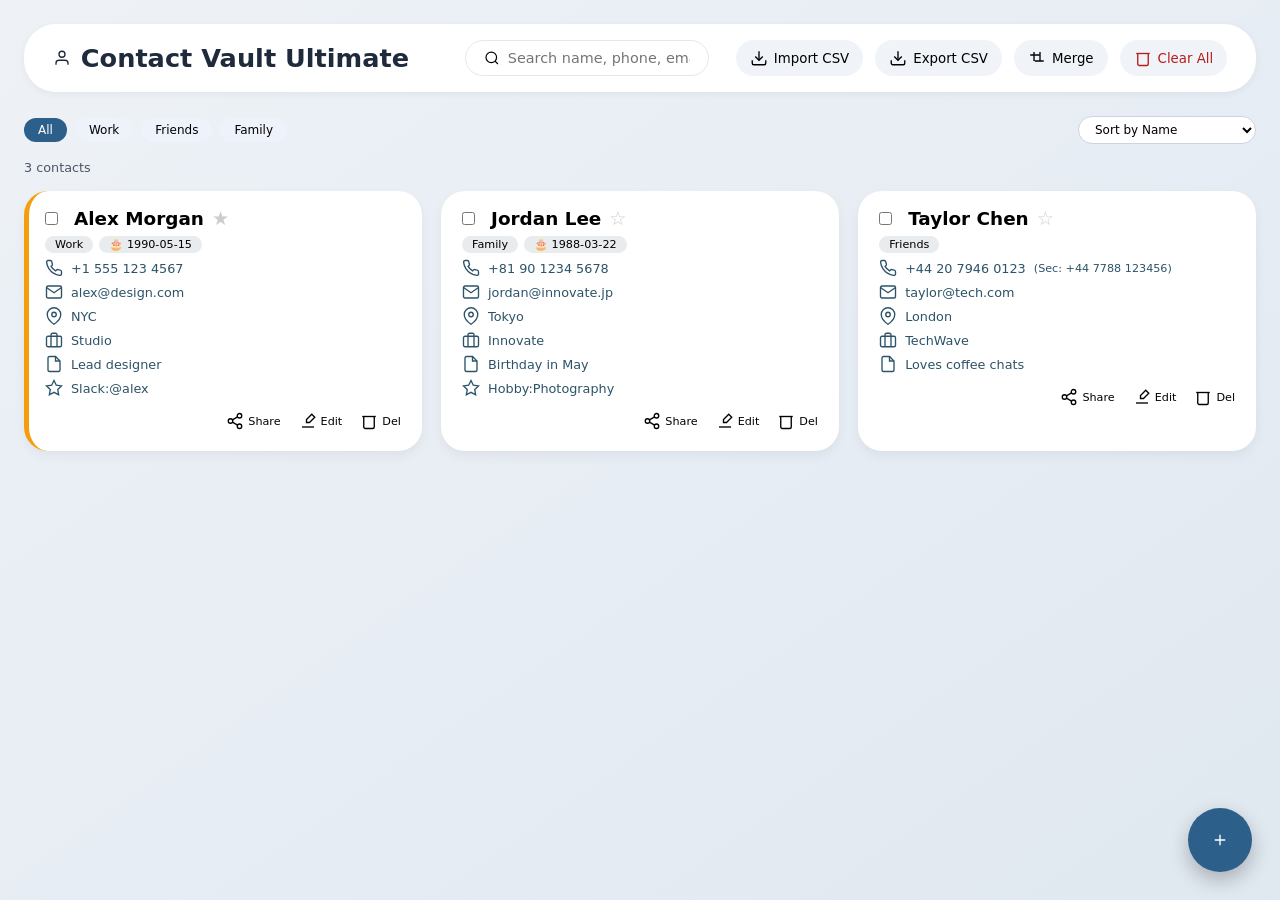
==== index.html @ 1b21d212 "Create index.html" ====
<!DOCTYPE html>
<html lang="en">
<head>
    <meta charset="UTF-8">
    <meta name="viewport" content="width=device-width, initial-scale=1.0, user-scalable=yes">
    <title>Samax • Contacts Vault</title>
    <style>
        * {
            margin: 0;
            padding: 0;
            box-sizing: border-box;
            font-family: system-ui, 'Segoe UI', 'Inter', -apple-system, BlinkMacSystemFont, 'Roboto', sans-serif;
        }

        body {
            background: linear-gradient(145deg, #eef2f7 0%, #e0e8f0 100%);
            min-height: 100vh;
            padding-bottom: 90px;
        }

        /* Floating Action Button */
        .fab {
            position: fixed;
            bottom: 28px;
            right: 28px;
            width: 64px;
            height: 64px;
            background: #2c5f8a;
            border-radius: 32px;
            box-shadow: 0 8px 20px rgba(0,0,0,0.25);
            display: flex;
            align-items: center;
            justify-content: center;
            cursor: pointer;
            transition: all 0.2s ease;
            z-index: 1000;
            border: none;
            color: white;
        }
        .fab:hover {
            transform: scale(1.05);
            background: #1f4a6e;
        }

        /* Modal Overlay */
        .modal-overlay {
            position: fixed;
            top: 0;
            left: 0;
            right: 0;
            bottom: 0;
            background: rgba(0,0,0,0.6);
            backdrop-filter: blur(4px);
            z-index: 1100;
            display: flex;
            align-items: center;
            justify-content: center;
            visibility: hidden;
            opacity: 0;
            transition: 0.2s;
        }
        .modal-overlay.active {
            visibility: visible;
            opacity: 1;
        }
        .modal-content {
            background: white;
            border-radius: 2rem;
            max-width: 750px;
            width: 90%;
            max-height: 85vh;
            overflow-y: auto;
            padding: 1.8rem;
            box-shadow: 0 25px 40px rgba(0,0,0,0.3);
        }

        .app-container {
            max-width: 1400px;
            margin: 0 auto;
            padding: 1.5rem;
        }

        /* header */
        .header {
            display: flex;
            justify-content: space-between;
            align-items: center;
            flex-wrap: wrap;
            margin-bottom: 1.5rem;
            background: white;
            padding: 1rem 1.8rem;
            border-radius: 2rem;
            box-shadow: 0 2px 8px rgba(0,0,0,0.05);
        }
        h1 {
            font-size: 1.6rem;
            font-weight: 700;
            display: flex;
            align-items: center;
            gap: 10px;
            color: #1f2b3c;
        }
        .toolbar {
            display: flex;
            gap: 12px;
            flex-wrap: wrap;
        }
        .icon-btn {
            background: #f0f4f9;
            border: none;
            padding: 8px 14px;
            border-radius: 2rem;
            display: inline-flex;
            align-items: center;
            gap: 6px;
            cursor: pointer;
            font-weight: 500;
            transition: 0.2s;
        }
        .icon-btn:hover { background: #e2e8f0; transform: translateY(-1px); }
        .search-bar {
            background: white;
            border-radius: 2rem;
            padding: 8px 18px;
            display: flex;
            align-items: center;
            gap: 8px;
            flex: 1;
            margin-right: 15px;
            border: 1px solid #e2e8f0;
        }
        .search-bar input {
            border: none;
            outline: none;
            width: 100%;
            font-size: 0.9rem;
        }
        .filter-group {
            display: flex;
            gap: 8px;
            flex-wrap: wrap;
            margin-bottom: 1rem;
            align-items: center;
        }
        .group-chip {
            background: #eef2fa;
            padding: 5px 14px;
            border-radius: 30px;
            font-size: 0.75rem;
            cursor: pointer;
            transition: 0.1s;
        }
        .group-chip.active {
            background: #2c5f8a;
            color: white;
        }
        .sort-select {
            margin-left: auto;
            padding: 5px 12px;
            border-radius: 30px;
            border: 1px solid #cbd5e1;
            background: white;
            font-size: 0.75rem;
        }

        .contacts-grid {
            display: grid;
            grid-template-columns: repeat(auto-fill, minmax(380px, 1fr));
            gap: 1.2rem;
            margin-top: 1rem;
        }
        .contact-card {
            background: white;
            border-radius: 1.5rem;
            padding: 1rem;
            transition: 0.2s;
            box-shadow: 0 5px 12px rgba(0,0,0,0.05);
            border-left: 5px solid transparent;
            position: relative;
        }
        .contact-card.favorite {
            border-left-color: #f59e0b;
            background: #fffef7;
        }
        .card-header {
            display: flex;
            justify-content: space-between;
            align-items: center;
        }
        .contact-name {
            font-weight: 700;
            font-size: 1.15rem;
            display: flex;
            align-items: center;
            gap: 8px;
            flex-wrap: wrap;
        }
        .fav-star {
            cursor: pointer;
            color: #ccc;
            transition: 0.1s;
            font-size: 1.2rem;
        }
        .fav-star.active {
            color: #f59e0b;
        }
        .group-tags {
            display: flex;
            gap: 6px;
            margin: 6px 0;
            flex-wrap: wrap;
        }
        .group-tag {
            background: #e9ecef;
            font-size: 0.7rem;
            padding: 2px 10px;
            border-radius: 20px;
        }
        .detail-row {
            display: flex;
            align-items: center;
            gap: 8px;
            font-size: 0.8rem;
            margin: 6px 0;
            color: #2c5368;
            word-break: break-word;
        }
        .card-actions {
            display: flex;
            gap: 8px;
            margin-top: 10px;
            justify-content: flex-end;
        }
        .small-btn {
            background: none;
            border: none;
            padding: 5px;
            cursor: pointer;
            border-radius: 30px;
            display: inline-flex;
            align-items: center;
            gap: 4px;
            font-size: 0.7rem;
        }
        .small-btn:hover { background: #f0f2f5; }
        .icon-svg {
            width: 18px;
            height: 18px;
            stroke: currentColor;
            stroke-width: 1.8;
            fill: none;
        }
        .form-group {
            margin-bottom: 1rem;
        }
        .form-group label {
            font-weight: 600;
            font-size: 0.75rem;
            display: block;
            margin-bottom: 4px;
        }
        .form-group input, .form-group select, .form-group textarea {
            width: 100%;
            padding: 10px;
            border-radius: 1rem;
            border: 1px solid #ccc;
        }
        .custom-field-row {
            display: flex;
            gap: 8px;
            margin-bottom: 8px;
        }
        button.primary {
            background: #2c5f8a;
            color: white;
            padding: 10px 18px;
            border-radius: 2rem;
            border: none;
            cursor: pointer;
        }
        button.secondary {
            background: #6c757d;
            color: white;
            padding: 10px 18px;
            border-radius: 2rem;
            border: none;
            cursor: pointer;
        }
        .toast {
            position: fixed;
            bottom: 100px;
            right: 28px;
            background: #1f2937;
            color: white;
            padding: 12px 20px;
            border-radius: 40px;
            font-size: 0.85rem;
            z-index: 1200;
            opacity: 0;
            transition: opacity 0.3s;
            pointer-events: none;
        }
        .toast.show { opacity: 1; }
        .stats-bar {
            display: flex;
            justify-content: space-between;
            align-items: center;
            margin: 0.5rem 0 1rem 0;
            font-size: 0.8rem;
            color: #4b5563;
        }
        .batch-actions {
            display: flex;
            gap: 8px;
        }
        .checkbox-select {
            margin-right: 8px;
            cursor: pointer;
        }
        @media (max-width: 640px) {
            .header { flex-direction: column; gap: 10px; }
            .contacts-grid { grid-template-columns: 1fr; }
            .filter-group { flex-direction: column; align-items: stretch; }
            .sort-select { margin-left: 0; }
        }
    </style>
</head>
<body>

<div class="app-container">
    <div class="header">
        <h1>
            <svg class="icon-svg" viewBox="0 0 24 24" fill="none" stroke="currentColor" width="28" height="28"><path d="M20 21v-2a4 4 0 0 0-4-4H8a4 4 0 0 0-4 4v2"/><circle cx="12" cy="7" r="4"/></svg>
            Contact Vault Ultimate
        </h1>
        <div class="toolbar">
            <div class="search-bar">
                <svg class="icon-svg" viewBox="0 0 24 24" fill="none" stroke="currentColor"><circle cx="11" cy="11" r="8"/><line x1="21" y1="21" x2="16.65" y2="16.65"/></svg>
                <input type="text" id="globalSearch" placeholder="Search name, phone, email, notes...">
            </div>
            <button id="importBtn" class="icon-btn"><svg class="icon-svg" viewBox="0 0 24 24" fill="none" stroke="currentColor"><path d="M3 15v4a2 2 0 0 0 2 2h14a2 2 0 0 0 2-2v-4"/><polyline points="7 10 12 15 17 10"/><line x1="12" y1="15" x2="12" y2="3"/></svg> Import CSV</button>
            <button id="exportAllBtn" class="icon-btn"><svg class="icon-svg" viewBox="0 0 24 24" fill="none" stroke="currentColor"><path d="M21 15v4a2 2 0 0 1-2 2H5a2 2 0 0 1-2-2v-4"/><polyline points="7 10 12 15 17 10"/><line x1="12" y1="15" x2="12" y2="3"/></svg> Export CSV</button>
            <button id="mergeBtn" class="icon-btn"><svg class="icon-svg" viewBox="0 0 24 24" fill="none" stroke="currentColor"><path d="M8 4v12M16 4v12M3 8h12M9 16h12"/></svg> Merge</button>
            <button id="clearAllBtn" class="icon-btn" style="color:#b91c1c;"><svg class="icon-svg" viewBox="0 0 24 24" fill="none" stroke="currentColor"><polyline points="3 6 5 6 21 6"/><path d="M19 6v14a2 2 0 0 1-2 2H7a2 2 0 0 1-2-2V6"/></svg> Clear All</button>
        </div>
    </div>

    <!-- Group filters with sorting -->
    <div class="filter-group" id="groupFilterContainer">
        <span class="group-chip active" data-group="all">All</span>
        <select id="sortSelect" class="sort-select">
            <option value="name">Sort by Name</option>
            <option value="date">Sort by Date (newest)</option>
            <option value="favorite">Favorites First</option>
        </select>
    </div>

    <!-- Stats and batch actions -->
    <div class="stats-bar" id="statsBar">
        <span id="contactCount">0 contacts</span>
        <div class="batch-actions">
            <button id="batchDeleteBtn" class="small-btn" style="display:none; background:#fee2e2;">Delete Selected</button>
        </div>
    </div>

    <div id="contactsContainer" class="contacts-grid"></div>
</div>

<!-- FAB -->
<button class="fab" id="fabBtn">
    <svg class="icon-svg" viewBox="0 0 24 24" fill="none" stroke="white" stroke-width="2" width="28" height="28"><path d="M12 5v14M5 12h14"/></svg>
</button>

<!-- Toast Notification -->
<div id="toast" class="toast"></div>

<!-- Modal Form -->
<div id="contactModal" class="modal-overlay">
    <div class="modal-content">
        <h3 id="modalTitle">Add Contact</h3>
        <div class="form-group"><label>Full Name *</label><input id="formName" placeholder="Name"></div>
        <div class="form-group"><label>Primary Phone</label><input id="formPhone1" placeholder="+1 234 567 8900"></div>
        <div class="form-group"><label>Secondary Phone</label><input id="formPhone2" placeholder="Optional second number"></div>
        <div class="form-group"><label>Email</label><input id="formEmail" placeholder="email@example.com"></div>
        <div class="form-group"><label>Location</label><input id="formLocation" placeholder="City, Country"></div>
        <div class="form-group"><label>Gender</label><select id="formGender"><option value="">Prefer not to say</option><option>Female</option><option>Male</option><option>Non-binary</option></select></div>
        <div class="form-group"><label>Company</label><input id="formCompany" placeholder="Organization"></div>
        <div class="form-group"><label>Group Label</label><input id="formGroup" placeholder="e.g., Family, Work, Friends"></div>
        <div class="form-group"><label>Birthday</label><input id="formBirthday" type="date" placeholder="YYYY-MM-DD"></div>
        <div class="form-group"><label>Notes</label><textarea id="formNotes" rows="2" placeholder="Additional info..."></textarea></div>
        <div class="form-group"><label>Custom Fields</label><div id="customFieldsContainer"></div><button type="button" id="addCustomFieldBtn" class="small-btn">+ Add Custom Field</button></div>
        <div style="display: flex; justify-content: flex-end; gap: 10px; margin-top: 1rem;">
            <button id="modalCloseBtn" class="secondary">Cancel</button>
            <button id="modalSaveBtn" class="primary">Save Contact</button>
        </div>
    </div>
</div>

<script>
    // Enhanced Contact Manager with CSV Export/Import
    let contacts = [];
    let editId = null;
    let customFieldsTemp = [];
    let selectedContacts = new Set();

    function showToast(msg, duration=2000) {
        const toast = document.getElementById('toast');
        toast.textContent = msg;
        toast.classList.add('show');
        setTimeout(() => toast.classList.remove('show'), duration);
    }

    // CSV escaping helper
    function escapeCSV(str) {
        if (str === undefined || str === null) return '';
        const stringVal = String(str);
        if (stringVal.includes(',') || stringVal.includes('"') || stringVal.includes('\n') || stringVal.includes('\r')) {
            return '"' + stringVal.replace(/"/g, '""') + '"';
        }
        return stringVal;
    }

    function loadData() {
        const stored = localStorage.getItem('contactAppUltimate');
        if(stored) {
            contacts = JSON.parse(stored);
        } else {
            contacts = [
                { id: '1', name: 'Alex Morgan', phonePrimary: '+1 555 123 4567', phoneSecondary: '', email: 'alex@design.com', location: 'NYC', gender: 'Male', company: 'Studio', group: 'Work', notes: 'Lead designer', birthday: '1990-05-15', customFields: [{key:"Slack", value:"@alex"}], favorite: true, createdAt: Date.now() - 86400000 },
                { id: '2', name: 'Taylor Chen', phonePrimary: '+44 20 7946 0123', phoneSecondary: '+44 7788 123456', email: 'taylor@tech.com', location: 'London', gender: 'Non-binary', company: 'TechWave', group: 'Friends', notes: 'Loves coffee chats', birthday: '', customFields: [], favorite: false, createdAt: Date.now() },
                { id: '3', name: 'Jordan Lee', phonePrimary: '+81 90 1234 5678', phoneSecondary: '', email: 'jordan@innovate.jp', location: 'Tokyo', gender: 'Female', company: 'Innovate', group: 'Family', notes: 'Birthday in May', birthday: '1988-03-22', customFields: [{key:"Hobby", value:"Photography"}], favorite: false, createdAt: Date.now() - 172800000 }
            ];
        }
        renderGroupsFilter();
        renderContacts();
        updateStats();
    }
    function saveToLocal() { 
        localStorage.setItem('contactAppUltimate', JSON.stringify(contacts)); 
        renderGroupsFilter(); 
        renderContacts(); 
        updateStats();
        showToast('Changes saved');
    }

    function updateStats() {
        const count = contacts.length;
        document.getElementById('contactCount').innerText = `${count} contact${count !== 1 ? 's' : ''}`;
        const batchBtn = document.getElementById('batchDeleteBtn');
        if(selectedContacts.size > 0) {
            batchBtn.style.display = 'inline-flex';
            batchBtn.innerText = `Delete ${selectedContacts.size} selected`;
        } else {
            batchBtn.style.display = 'none';
        }
    }

    function renderGroupsFilter() {
        const groupsSet = new Set(contacts.map(c => c.group).filter(g => g));
        const container = document.getElementById('groupFilterContainer');
        const sortSelect = document.getElementById('sortSelect');
        container.innerHTML = `<span class="group-chip active" data-group="all">All</span>`;
        groupsSet.forEach(g => { container.innerHTML += `<span class="group-chip" data-group="${g}">${escapeHtml(g)}</span>`; });
        container.appendChild(sortSelect);
        document.querySelectorAll('.group-chip').forEach(chip => {
            chip.addEventListener('click', (e) => {
                document.querySelectorAll('.group-chip').forEach(c => c.classList.remove('active'));
                chip.classList.add('active');
                selectedContacts.clear();
                renderContacts();
                updateStats();
            });
        });
    }

    function getActiveGroup() { const active = document.querySelector('.group-chip.active'); return active ? active.dataset.group : 'all'; }
    function getSearchTerm() { return document.getElementById('globalSearch').value.toLowerCase(); }
    function getSortType() { return document.getElementById('sortSelect').value; }

    function getFilteredContacts() {
        let filtered = [...contacts];
        const group = getActiveGroup();
        if(group !== 'all') filtered = filtered.filter(c => c.group === group);
        const search = getSearchTerm();
        if(search) {
            filtered = filtered.filter(c => c.name.toLowerCase().includes(search) || (c.phonePrimary && c.phonePrimary.includes(search)) || (c.email && c.email.toLowerCase().includes(search)) || (c.notes && c.notes.toLowerCase().includes(search)) || (c.location && c.location.toLowerCase().includes(search)) || (c.company && c.company.toLowerCase().includes(search)));
        }
        const sortBy = getSortType();
        if(sortBy === 'name') filtered.sort((a,b) => a.name.localeCompare(b.name));
        else if(sortBy === 'favorite') filtered.sort((a,b) => (b.favorite ? 1 : 0) - (a.favorite ? 1 : 0));
        else if(sortBy === 'date') filtered.sort((a,b) => (b.createdAt || 0) - (a.createdAt || 0));
        return filtered;
    }

    function renderContacts() {
        const filtered = getFilteredContacts();
        const container = document.getElementById('contactsContainer');
        if(filtered.length === 0) { container.innerHTML = `<div style="text-align:center; padding:3rem;">✨ No contacts found</div>`; return; }
        container.innerHTML = '';
        filtered.forEach(contact => {
            const isSelected = selectedContacts.has(contact.id);
            const card = document.createElement('div');
            card.className = `contact-card ${contact.favorite ? 'favorite' : ''}`;
            card.style.background = isSelected ? '#fef9e3' : 'white';
            card.innerHTML = `
                <div class="card-header">
                    <div class="contact-name">
                        <input type="checkbox" class="checkbox-select" data-id="${contact.id}" ${isSelected ? 'checked' : ''}>
                        <span>${escapeHtml(contact.name)}</span>
                        <span class="fav-star" data-id="${contact.id}">${contact.favorite ? '★' : '☆'}</span>
                    </div>
                </div>
                <div class="group-tags">${contact.group ? `<span class="group-tag">${escapeHtml(contact.group)}</span>` : ''}${contact.birthday ? `<span class="group-tag">🎂 ${escapeHtml(contact.birthday)}</span>` : ''}</div>
                <div class="detail-row"><svg class="icon-svg" viewBox="0 0 24 24" fill="none" stroke="currentColor"><path d="M22 16.92v3a2 2 0 0 1-2.18 2 19.79 19.79 0 0 1-8.63-3.07 19.5 19.5 0 0 1-6-6 19.79 19.79 0 0 1-3.07-8.67A2 2 0 0 1 4.11 2h3a2 2 0 0 1 2 1.72c.127.96.362 1.903.7 2.81a2 2 0 0 1-.45 2.11L8.09 9.91a16 16 0 0 0 6 6l1.27-1.27a2 2 0 0 1 2.11-.45c.907.338 1.85.573 2.81.7A2 2 0 0 1 22 16.92z"/></svg> ${contact.phonePrimary || '—'} ${contact.phoneSecondary ? `<span style="font-size:0.7rem;">(Sec: ${escapeHtml(contact.phoneSecondary)})</span>` : ''}</div>
                ${contact.email ? `<div class="detail-row"><svg class="icon-svg" viewBox="0 0 24 24" fill="none" stroke="currentColor"><path d="M4 4h16c1.1 0 2 .9 2 2v12c0 1.1-.9 2-2 2H4c-1.1 0-2-.9-2-2V6c0-1.1.9-2 2-2z"/><polyline points="22,6 12,13 2,6"/></svg> ${escapeHtml(contact.email)}</div>` : ''}
                ${contact.location ? `<div class="detail-row"><svg class="icon-svg" viewBox="0 0 24 24" fill="none" stroke="currentColor"><path d="M21 10c0 7-9 13-9 13s-9-6-9-13a9 9 0 0 1 18 0z"/><circle cx="12" cy="10" r="3"/></svg> ${escapeHtml(contact.location)}</div>` : ''}
                ${contact.company ? `<div class="detail-row"><svg class="icon-svg" viewBox="0 0 24 24" fill="none" stroke="currentColor"><rect x="2" y="7" width="20" height="14" rx="2" ry="2"/><path d="M16 21V5a2 2 0 0 0-2-2h-4a2 2 0 0 0-2 2v16"/></svg> ${escapeHtml(contact.company)}</div>` : ''}
                ${contact.notes ? `<div class="detail-row"><svg class="icon-svg" viewBox="0 0 24 24" fill="none" stroke="currentColor"><path d="M14 2H6a2 2 0 0 0-2 2v16a2 2 0 0 0 2 2h12a2 2 0 0 0 2-2V8z"/><polyline points="14 2 14 8 20 8"/></svg> ${escapeHtml(contact.notes.substring(0, 60))}</div>` : ''}
                ${contact.customFields && contact.customFields.length ? `<div class="detail-row"><svg class="icon-svg" viewBox="0 0 24 24" fill="none" stroke="currentColor"><polygon points="12 2 15.09 8.26 22 9.27 17 14.14 18.18 21.02 12 17.77 5.82 21.02 7 14.14 2 9.27 8.91 8.26 12 2"/></svg> ${contact.customFields.map(f => `${f.key}:${f.value}`).join(', ')}</div>` : ''}
                <div class="card-actions">
                    <button class="small-btn share-btn" data-id="${contact.id}"><svg class="icon-svg" viewBox="0 0 24 24" fill="none" stroke="currentColor"><circle cx="18" cy="5" r="3"/><circle cx="6" cy="12" r="3"/><circle cx="18" cy="19" r="3"/><line x1="8.59" y1="13.51" x2="15.42" y2="17.49"/><line x1="15.41" y1="6.51" x2="8.59" y2="10.49"/></svg> Share</button>
                    <button class="small-btn edit-btn" data-id="${contact.id}"><svg class="icon-svg" viewBox="0 0 24 24" fill="none" stroke="currentColor"><path d="M17 3l4 4-7 7H10v-4l7-7z"/><path d="M4 20h16"/></svg> Edit</button>
                    <button class="small-btn delete-btn" data-id="${contact.id}"><svg class="icon-svg" viewBox="0 0 24 24" fill="none" stroke="currentColor"><polyline points="3 6 5 6 21 6"/><path d="M19 6v14a2 2 0 0 1-2 2H7a2 2 0 0 1-2-2V6"/></svg> Del</button>
                </div>
            `;
            container.appendChild(card);
        });
        document.querySelectorAll('.fav-star').forEach(el => el.addEventListener('click', (e) => { e.stopPropagation(); toggleFavorite(el.dataset.id); }));
        document.querySelectorAll('.edit-btn').forEach(btn => btn.addEventListener('click', (e) => { openEditModal(btn.dataset.id); }));
        document.querySelectorAll('.delete-btn').forEach(btn => btn.addEventListener('click', (e) => { if(confirm('Delete this contact?')) deleteContact(btn.dataset.id); }));
        document.querySelectorAll('.share-btn').forEach(btn => btn.addEventListener('click', (e) => { shareContact(btn.dataset.id); }));
        document.querySelectorAll('.checkbox-select').forEach(cb => cb.addEventListener('change', (e) => { 
            const id = cb.dataset.id;
            if(cb.checked) selectedContacts.add(id);
            else selectedContacts.delete(id);
            updateStats();
            renderContacts();
        }));
    }

    function toggleFavorite(id) { let c = contacts.find(c => c.id === id); if(c) { c.favorite = !c.favorite; saveToLocal(); } }
    function deleteContact(id) { contacts = contacts.filter(c => c.id !== id); selectedContacts.delete(id); saveToLocal(); if(editId === id) closeModal(); }
    
    function batchDelete() {
        if(selectedContacts.size === 0) return;
        if(confirm(`Delete ${selectedContacts.size} contact(s) permanently?`)) {
            contacts = contacts.filter(c => !selectedContacts.has(c.id));
            selectedContacts.clear();
            saveToLocal();
            showToast(`Deleted, ${contacts.length} contacts remaining`);
        }
    }

    function shareContact(id) {
        const c = contacts.find(c => c.id === id);
        if(!c) return;
        const text = `Contact: ${c.name}\nPhone: ${c.phonePrimary || 'N/A'}\nEmail: ${c.email || 'N/A'}\nLocation: ${c.location || 'N/A'}\nCompany: ${c.company || 'N/A'}`;
        if(navigator.share) navigator.share({title: c.name, text: text});
        else { navigator.clipboard.writeText(text); showToast('Contact copied to clipboard!'); }
    }

    function mergeDuplicates() {
        let duplicatesMap = new Map();
        contacts.forEach(c => {
            let key = c.name.toLowerCase().trim();
            if(!duplicatesMap.has(key)) duplicatesMap.set(key, []);
            duplicatesMap.get(key).push(c);
        });
        let merged = [];
        for(let [name, group] of duplicatesMap.entries()) {
            if(group.length > 1) {
                let base = group[0];
                for(let i=1; i<group.length; i++) {
                    base.phoneSecondary = base.phoneSecondary || group[i].phonePrimary || group[i].phoneSecondary;
                    base.email = base.email || group[i].email;
                    base.location = base.location || group[i].location;
                    base.notes = base.notes ? base.notes + "; " + group[i].notes : group[i].notes;
                    base.customFields = [...(base.customFields || []), ...(group[i].customFields || [])];
                    base.group = base.group || group[i].group;
                }
                merged.push(base);
            } else merged.push(group[0]);
        }
        contacts = merged;
        saveToLocal();
        showToast(`Merged into ${contacts.length} unique contacts`);
    }

    function clearAllContacts() {
        if(confirm('⚠️ DELETE ALL CONTACTS? This cannot be undone.')) {
            contacts = [];
            selectedContacts.clear();
            saveToLocal();
            showToast('All contacts cleared');
        }
    }

    // CSV Export Function
    function exportToCSV() {
        if (contacts.length === 0) {
            alert("No contacts to export.");
            return;
        }
        
        // Define CSV headers
        const headers = [
            'Name', 'Primary Phone', 'Secondary Phone', 'Email', 'Location', 
            'Gender', 'Company', 'Group', 'Birthday', 'Notes', 'Favorite', 
            'Custom Fields', 'Created Date'
        ];
        
        // Build CSV rows
        const rows = contacts.map(contact => {
            const customFieldsStr = contact.customFields && contact.customFields.length 
                ? contact.customFields.map(f => `${f.key}:${f.value}`).join('; ')
                : '';
            
            return [
                contact.name || '',
                contact.phonePrimary || '',
                contact.phoneSecondary || '',
                contact.email || '',
                contact.location || '',
                contact.gender || '',
                contact.company || '',
                contact.group || '',
                contact.birthday || '',
                contact.notes || '',
                contact.favorite ? 'Yes' : 'No',
                customFieldsStr,
                contact.createdAt ? new Date(contact.createdAt).toLocaleDateString() : ''
            ].map(escapeCSV).join(',');
        });
        
        const csvContent = [headers.map(escapeCSV).join(','), ...rows].join('\n');
        
        // Add BOM for UTF-8 support in Excel
        const blob = new Blob(['\uFEFF' + csvContent], { type: 'text/csv;charset=utf-8;' });
        const url = URL.createObjectURL(blob);
        const a = document.createElement('a');
        a.href = url;
        a.download = `contacts_export_${new Date().toISOString().slice(0, 19).replace(/:/g, '-')}.csv`;
        a.click();
        URL.revokeObjectURL(url);
        showToast(`Exported ${contacts.length} contacts to CSV`);
    }

    // CSV Import Function
    function importFromCSV() {
        const input = document.createElement('input');
        input.type = 'file';
        input.accept = '.csv';
        input.onchange = (e) => {
            const file = e.target.files[0];
            const reader = new FileReader();
            reader.onload = (ev) => {
                try {
                    const text = ev.target.result;
                    const lines = text.split(/\r?\n/);
                    if (lines.length < 2) throw new Error("CSV file is empty");
                    
                    const headers = lines[0].split(',').map(h => h.replace(/^"|"$/g, '').trim());
                    let importedCount = 0;
                    
                    for (let i = 1; i < lines.length; i++) {
                        if (!lines[i].trim()) continue;
                        
                        // Simple CSV parsing (handles quoted fields)
                        let row = [];
                        let inQuote = false;
                        let current = '';
                        for (let j = 0; j < lines[i].length; j++) {
                            const ch = lines[i][j];
                            if (ch === '"') {
                                if (inQuote && lines[i][j+1] === '"') {
                                    current += '"';
                                    j++;
                                } else {
                                    inQuote = !inQuote;
                                }
                            } else if (ch === ',' && !inQuote) {
                                row.push(current);
                                current = '';
                            } else {
                                current += ch;
                            }
                        }
                        row.push(current);
                        
                        if (row.length < 2) continue;
                        
                        const newContact = {
                            id: generateId(),
                            name: row[0]?.replace(/^"|"$/g, '') || '',
                            phonePrimary: row[1]?.replace(/^"|"$/g, '') || '',
                            phoneSecondary: row[2]?.replace(/^"|"$/g, '') || '',
                            email: row[3]?.replace(/^"|"$/g, '') || '',
                            location: row[4]?.replace(/^"|"$/g, '') || '',
                            gender: row[5]?.replace(/^"|"$/g, '') || '',
                            company: row[6]?.replace(/^"|"$/g, '') || '',
                            group: row[7]?.replace(/^"|"$/g, '') || '',
                            birthday: row[8]?.replace(/^"|"$/g, '') || '',
                            notes: row[9]?.replace(/^"|"$/g, '') || '',
                            favorite: row[10]?.replace(/^"|"$/g, '') === 'Yes',
                            customFields: [],
                            createdAt: Date.now()
                        };
                        
                        // Parse custom fields if present
                        const customFieldsStr = row[11]?.replace(/^"|"$/g, '') || '';
                        if (customFieldsStr) {
                            const pairs = customFieldsStr.split('; ');
                            pairs.forEach(pair => {
                                const [key, value] = pair.split(':');
                                if (key && value) newContact.customFields.push({ key, value });
                            });
                        }
                        
                        if (newContact.name) {
                            contacts.push(newContact);
                            importedCount++;
                        }
                    }
                    
                    if (importedCount > 0) {
                        saveToLocal();
                        showToast(`Imported ${importedCount} contacts from CSV`);
                    } else {
                        alert("No valid contacts found in CSV file");
                    }
                } catch(err) {
                    console.error(err);
                    alert("Error parsing CSV file. Make sure it's a valid CSV format.");
                }
            };
            reader.readAsText(file, 'UTF-8');
        };
        input.click();
    }

    function openModal(contact = null) {
        editId = contact ? contact.id : null;
        document.getElementById('modalTitle').innerText = contact ? 'Edit Contact' : 'Add Contact';
        document.getElementById('formName').value = contact ? contact.name : '';
        document.getElementById('formPhone1').value = contact ? (contact.phonePrimary || '') : '';
        document.getElementById('formPhone2').value = contact ? (contact.phoneSecondary || '') : '';
        document.getElementById('formEmail').value = contact ? (contact.email || '') : '';
        document.getElementById('formLocation').value = contact ? (contact.location || '') : '';
        document.getElementById('formGender').value = contact ? (contact.gender || '') : '';
        document.getElementById('formCompany').value = contact ? (contact.company || '') : '';
        document.getElementById('formGroup').value = contact ? (contact.group || '') : '';
        document.getElementById('formNotes').value = contact ? (contact.notes || '') : '';
        document.getElementById('formBirthday').value = contact ? (contact.birthday || '') : '';
        customFieldsTemp = contact?.customFields ? [...contact.customFields] : [];
        renderCustomFieldsUI();
        document.getElementById('contactModal').classList.add('active');
    }

    function renderCustomFieldsUI() {
        const container = document.getElementById('customFieldsContainer');
        container.innerHTML = '';
        customFieldsTemp.forEach((f, idx) => {
            const div = document.createElement('div'); div.className = 'custom-field-row';
            div.innerHTML = `<input placeholder="Key" value="${escapeHtml(f.key)}" data-idx="${idx}" class="cf-key"><input placeholder="Value" value="${escapeHtml(f.value)}" data-idx="${idx}" class="cf-value"><button class="small-btn remove-cf" data-idx="${idx}">✖</button>`;
            container.appendChild(div);
        });
        document.querySelectorAll('.remove-cf').forEach(btn => btn.addEventListener('click', (e) => { let idx = parseInt(btn.dataset.idx); customFieldsTemp.splice(idx,1); renderCustomFieldsUI(); }));
        document.querySelectorAll('.cf-key').forEach(inp => inp.addEventListener('change', (e) => { let idx = parseInt(inp.dataset.idx); customFieldsTemp[idx].key = inp.value; }));
        document.querySelectorAll('.cf-value').forEach(inp => inp.addEventListener('change', (e) => { let idx = parseInt(inp.dataset.idx); customFieldsTemp[idx].value = inp.value; }));
    }

    function closeModal() { document.getElementById('contactModal').classList.remove('active'); editId = null; }
    
    function saveFromModal() {
        const name = document.getElementById('formName').value.trim();
        if(!name) { alert("Name required"); return; }
        const contactData = {
            id: editId || generateId(),
            name: name,
            phonePrimary: document.getElementById('formPhone1').value,
            phoneSecondary: document.getElementById('formPhone2').value,
            email: document.getElementById('formEmail').value,
            location: document.getElementById('formLocation').value,
            gender: document.getElementById('formGender').value,
            company: document.getElementById('formCompany').value,
            group: document.getElementById('formGroup').value,
            notes: document.getElementById('formNotes').value,
            birthday: document.getElementById('formBirthday').value,
            customFields: customFieldsTemp.filter(f => f.key.trim()),
            favorite: editId ? (contacts.find(c=>c.id===editId)?.favorite || false) : false,
            createdAt: editId ? (contacts.find(c=>c.id===editId)?.createdAt || Date.now()) : Date.now()
        };
        if(editId) { const index = contacts.findIndex(c => c.id === editId); if(index !== -1) contacts[index] = contactData; }
        else contacts.push(contactData);
        saveToLocal();
        closeModal();
    }
    
    function openEditModal(id) { const contact = contacts.find(c => c.id === id); if(contact) openModal(contact); }
    function generateId() { return Date.now().toString(36) + Math.random().toString(36).substring(2,6); }
    function escapeHtml(str) { if(!str) return ''; return str.replace(/[&<>]/g, function(m){ if(m==='&') return '&amp;'; if(m==='<') return '&lt;'; if(m==='>') return '&gt;'; return m;}); }

    // Event Listeners
    document.getElementById('fabBtn').addEventListener('click', () => openModal(null));
    document.getElementById('modalCloseBtn').addEventListener('click', closeModal);
    document.getElementById('modalSaveBtn').addEventListener('click', saveFromModal);
    document.getElementById('importBtn').addEventListener('click', importFromCSV);
    document.getElementById('exportAllBtn').addEventListener('click', exportToCSV);
    document.getElementById('mergeBtn').addEventListener('click', () => { mergeDuplicates(); });
    document.getElementById('clearAllBtn').addEventListener('click', clearAllContacts);
    document.getElementById('globalSearch').addEventListener('input', () => { selectedContacts.clear(); renderContacts(); updateStats(); });
    document.getElementById('addCustomFieldBtn').addEventListener('click', () => { customFieldsTemp.push({key:"", value:""}); renderCustomFieldsUI(); });
    document.getElementById('sortSelect').addEventListener('change', () => renderContacts());
    document.getElementById('batchDeleteBtn').addEventListener('click', batchDelete);
    loadData();
</script>
</body>
</html>
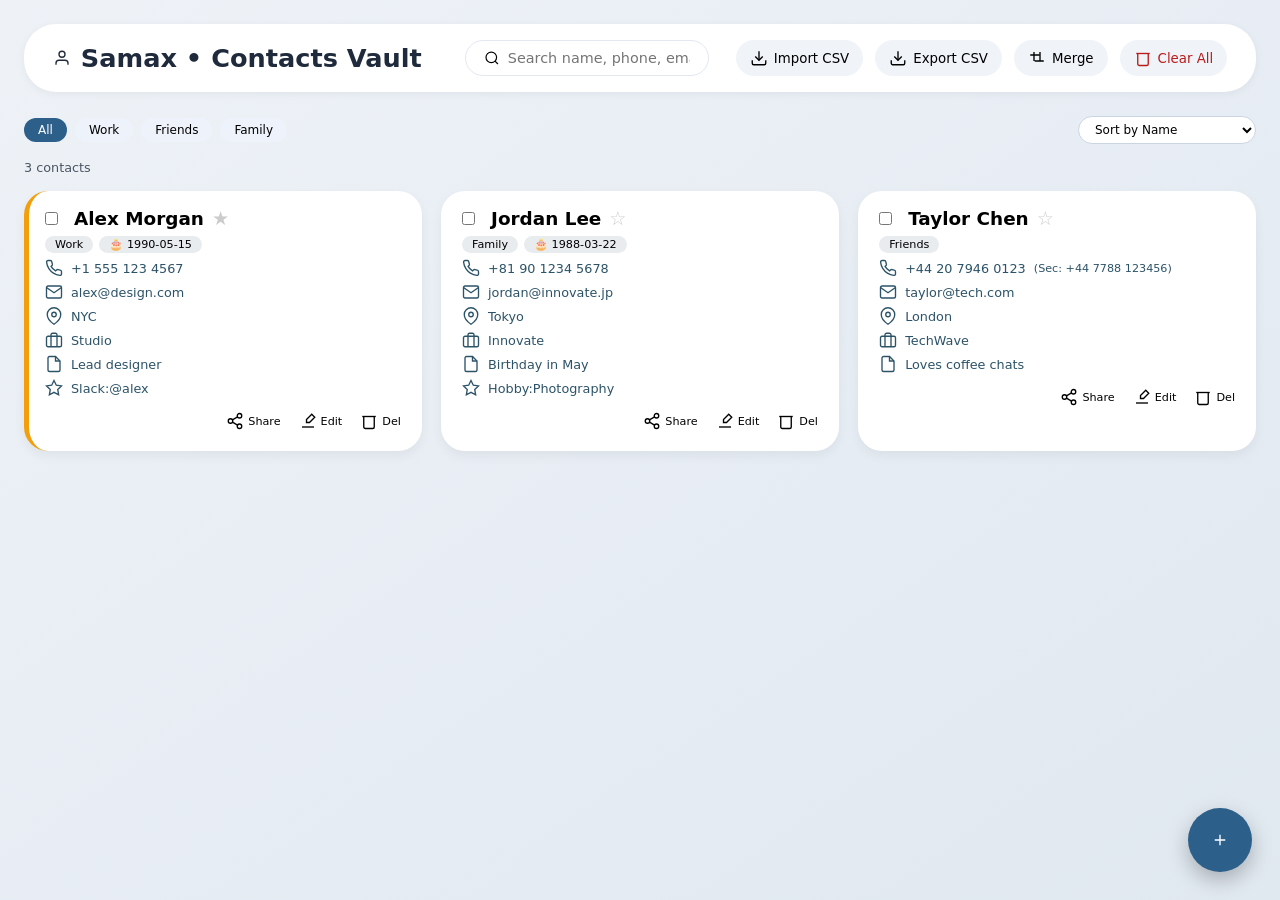
==== commit 1b228c37: "Update index.html" ====
--- a/index.html
+++ b/index.html
@@ -331,7 +331,7 @@
     <div class="header">
         <h1>
             <svg class="icon-svg" viewBox="0 0 24 24" fill="none" stroke="currentColor" width="28" height="28"><path d="M20 21v-2a4 4 0 0 0-4-4H8a4 4 0 0 0-4 4v2"/><circle cx="12" cy="7" r="4"/></svg>
-            Contact Vault Ultimate
+            Samax • Contacts Vault
         </h1>
         <div class="toolbar">
             <div class="search-bar">
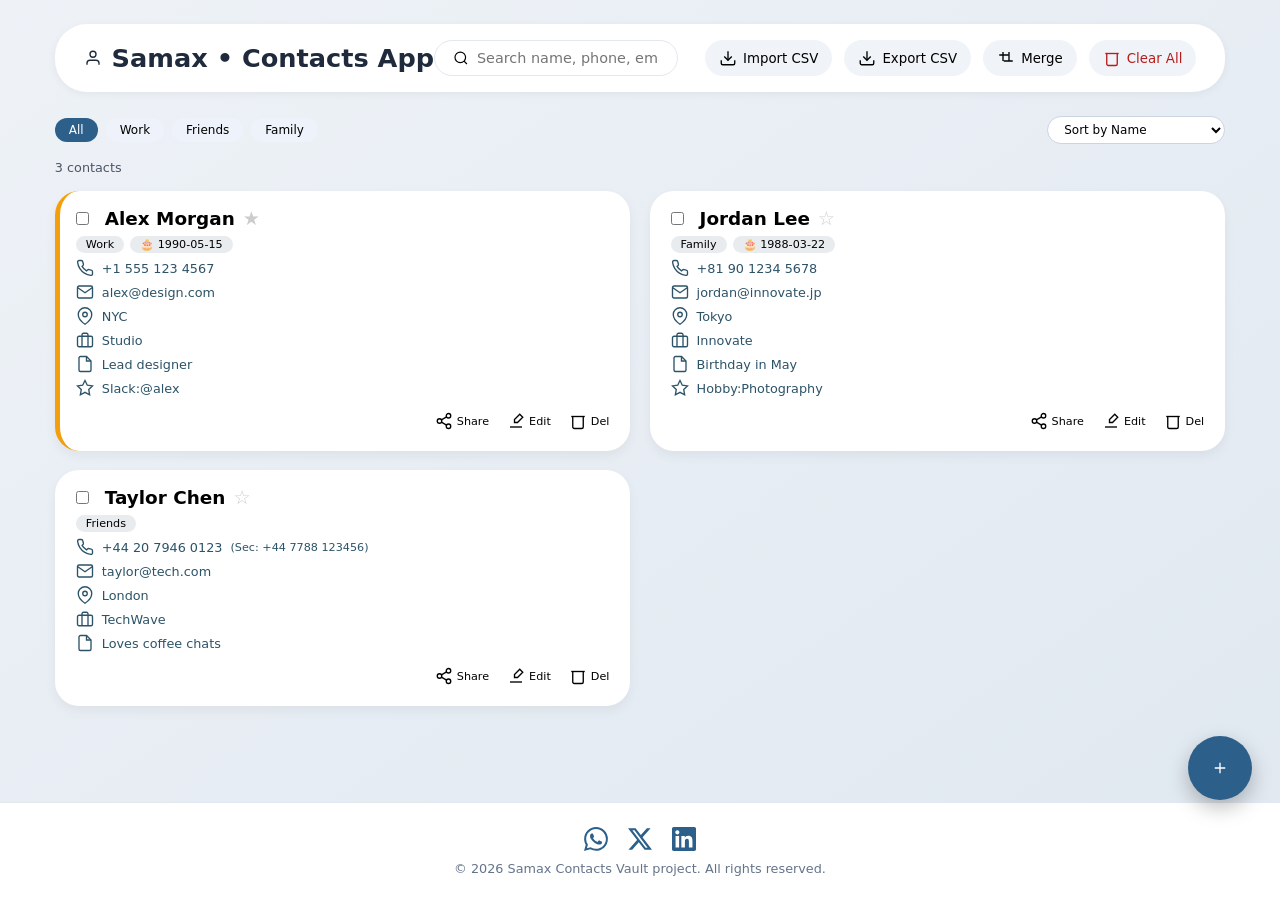
==== commit 176faf10: "Update index.html" ====
--- a/index.html
+++ b/index.html
@@ -15,13 +15,21 @@
         body {
             background: linear-gradient(145deg, #eef2f7 0%, #e0e8f0 100%);
             min-height: 100vh;
-            padding-bottom: 90px;
+            display: flex;
+            flex-direction: column;
+        }
+
+        .app-container {
+            max-width: 1400px;
+            margin: 0 auto;
+            padding: 1.5rem;
+            flex: 1;
         }
 
         /* Floating Action Button */
         .fab {
             position: fixed;
-            bottom: 28px;
+            bottom: 100px; /* Moved up to clear footer */
             right: 28px;
             width: 64px;
             height: 64px;
@@ -40,6 +48,41 @@
         .fab:hover {
             transform: scale(1.05);
             background: #1f4a6e;
+        }
+
+        /* Footer Styles */
+        .app-footer {
+            background: white;
+            padding: 1.5rem;
+            text-align: center;
+            border-top: 1px solid #e2e8f0;
+            margin-top: 2rem;
+        }
+
+        .social-links {
+            display: flex;
+            justify-content: center;
+            gap: 20px;
+            margin-bottom: 10px;
+        }
+
+        .social-icon {
+            color: #2c5f8a;
+            transition: transform 0.2s, color 0.2s;
+            display: flex;
+            align-items: center;
+            text-decoration: none;
+        }
+
+        .social-icon:hover {
+            color: #1f4a6e;
+            transform: translateY(-3px);
+        }
+
+        .social-icon svg {
+            width: 24px;
+            height: 24px;
+            fill: currentColor;
         }
 
         /* Modal Overlay */
@@ -72,12 +115,6 @@
             overflow-y: auto;
             padding: 1.8rem;
             box-shadow: 0 25px 40px rgba(0,0,0,0.3);
-        }
-
-        .app-container {
-            max-width: 1400px;
-            margin: 0 auto;
-            padding: 1.5rem;
         }
 
         /* header */
@@ -331,7 +368,7 @@
     <div class="header">
         <h1>
             <svg class="icon-svg" viewBox="0 0 24 24" fill="none" stroke="currentColor" width="28" height="28"><path d="M20 21v-2a4 4 0 0 0-4-4H8a4 4 0 0 0-4 4v2"/><circle cx="12" cy="7" r="4"/></svg>
-            Samax • Contacts Vault
+            Samax • Contacts App
         </h1>
         <div class="toolbar">
             <div class="search-bar">
@@ -345,7 +382,6 @@
         </div>
     </div>
 
-    <!-- Group filters with sorting -->
     <div class="filter-group" id="groupFilterContainer">
         <span class="group-chip active" data-group="all">All</span>
         <select id="sortSelect" class="sort-select">
@@ -355,7 +391,6 @@
         </select>
     </div>
 
-    <!-- Stats and batch actions -->
     <div class="stats-bar" id="statsBar">
         <span id="contactCount">0 contacts</span>
         <div class="batch-actions">
@@ -366,15 +401,27 @@
     <div id="contactsContainer" class="contacts-grid"></div>
 </div>
 
-<!-- FAB -->
+<footer class="app-footer">
+    <div class="social-links">
+        <a href="https://wa.me/256781741288" target="_blank" class="social-icon" title="WhatsApp">
+            <svg viewBox="0 0 24 24"><path d="M17.472 14.382c-.297-.149-1.758-.867-2.03-.967-.273-.099-.471-.148-.67.15-.197.297-.767.966-.94 1.164-.173.199-.347.223-.644.075-.297-.15-1.255-.463-2.39-1.475-.883-.788-1.48-1.761-1.653-2.059-.173-.297-.018-.458.13-.606.134-.133.298-.347.446-.52.149-.174.198-.298.298-.497.099-.198.05-.371-.025-.52-.075-.149-.669-1.612-.916-2.207-.242-.579-.487-.5-.669-.51-.173-.008-.371-.01-.57-.01-.198 0-.52.074-.792.372-.272.297-1.04 1.016-1.04 2.479 0 1.462 1.065 2.875 1.213 3.074.149.198 2.096 3.2 5.077 4.487.709.306 1.262.489 1.694.625.712.227 1.36.195 1.871.118.571-.085 1.758-.719 2.006-1.413.248-.694.248-1.289.173-1.413-.074-.124-.272-.198-.57-.347m-5.421 7.403h-.004a9.87 9.87 0 01-5.031-1.378l-.361-.214-3.741.982.998-3.648-.235-.374a9.86 9.86 0 01-1.51-5.26c.001-5.45 4.436-9.884 9.888-9.884 2.64 0 5.122 1.03 6.988 2.898a9.825 9.825 0 012.893 6.994c-.003 5.45-4.437 9.884-9.885 9.884m8.413-18.297A11.815 11.815 0 0012.05 0C5.495 0 .16 5.335.157 11.892c0 2.096.547 4.142 1.588 5.945L0 24l6.335-1.662c1.72.937 3.659 1.432 5.631 1.433h.005c6.554 0 11.89-5.335 11.893-11.893a11.821 11.821 0 00-3.48-8.413Z"/></svg>
+        </a>
+        <a href="https://x.com/oronosamuel" target="_blank" class="social-icon" title="X">
+            <svg viewBox="0 0 24 24"><path d="M18.901 1.153h3.68l-8.04 9.19L24 22.846h-7.406l-5.8-7.584-6.638 7.584H.474l8.6-9.83L0 1.154h7.594l5.243 6.932ZM17.61 20.644h2.039L6.486 3.24H4.298Z"/></svg>
+        </a>
+        <a href="https://www.linkedin.com/in/orono-sam-90633b404/" target="_blank" class="social-icon" title="LinkedIn">
+            <svg viewBox="0 0 24 24"><path d="M20.447 20.452h-3.554v-5.569c0-1.328-.027-3.037-1.852-3.037-1.853 0-2.136 1.445-2.136 2.939v5.667H9.351V9h3.414v1.561h.046c.477-.9 1.637-1.85 3.37-1.85 3.601 0 4.267 2.37 4.267 5.455v6.286zM5.337 7.433c-1.144 0-2.063-.926-2.063-2.065 0-1.138.92-2.063 2.063-2.063 1.14 0 2.064.925 2.064 2.063 0 1.139-.925 2.065-2.064 2.065zm1.782 13.019H3.555V9h3.564v11.452zM22.225 0H1.771C.792 0 0 .774 0 1.729v20.542C0 23.227.792 24 1.771 24h20.451C23.2 24 24 23.227 24 22.271V1.729C24 .774 23.2 0 22.222 0h.003z"/></svg>
+        </a>
+    </div>
+    <p style="font-size: 0.8rem; color: #64748b;">&copy; 2026 Samax Contacts Vault project. All rights reserved.</p>
+</footer>
+
 <button class="fab" id="fabBtn">
     <svg class="icon-svg" viewBox="0 0 24 24" fill="none" stroke="white" stroke-width="2" width="28" height="28"><path d="M12 5v14M5 12h14"/></svg>
 </button>
 
-<!-- Toast Notification -->
 <div id="toast" class="toast"></div>
 
-<!-- Modal Form -->
 <div id="contactModal" class="modal-overlay">
     <div class="modal-content">
         <h3 id="modalTitle">Add Contact</h3>
@@ -460,7 +507,7 @@
         const container = document.getElementById('groupFilterContainer');
         const sortSelect = document.getElementById('sortSelect');
         container.innerHTML = `<span class="group-chip active" data-group="all">All</span>`;
-        groupsSet.forEach(g => { container.innerHTML += `<span class="group-chip" data-group="${g}">${escapeHtml(g)}</span>`; });
+        groupsSet.forEach(g => { container.innerHTML += `<span class="group-chip" data-group="${escapeHtml(g)}">${escapeHtml(g)}</span>`; });
         container.appendChild(sortSelect);
         document.querySelectorAll('.group-chip').forEach(chip => {
             chip.addEventListener('click', (e) => {
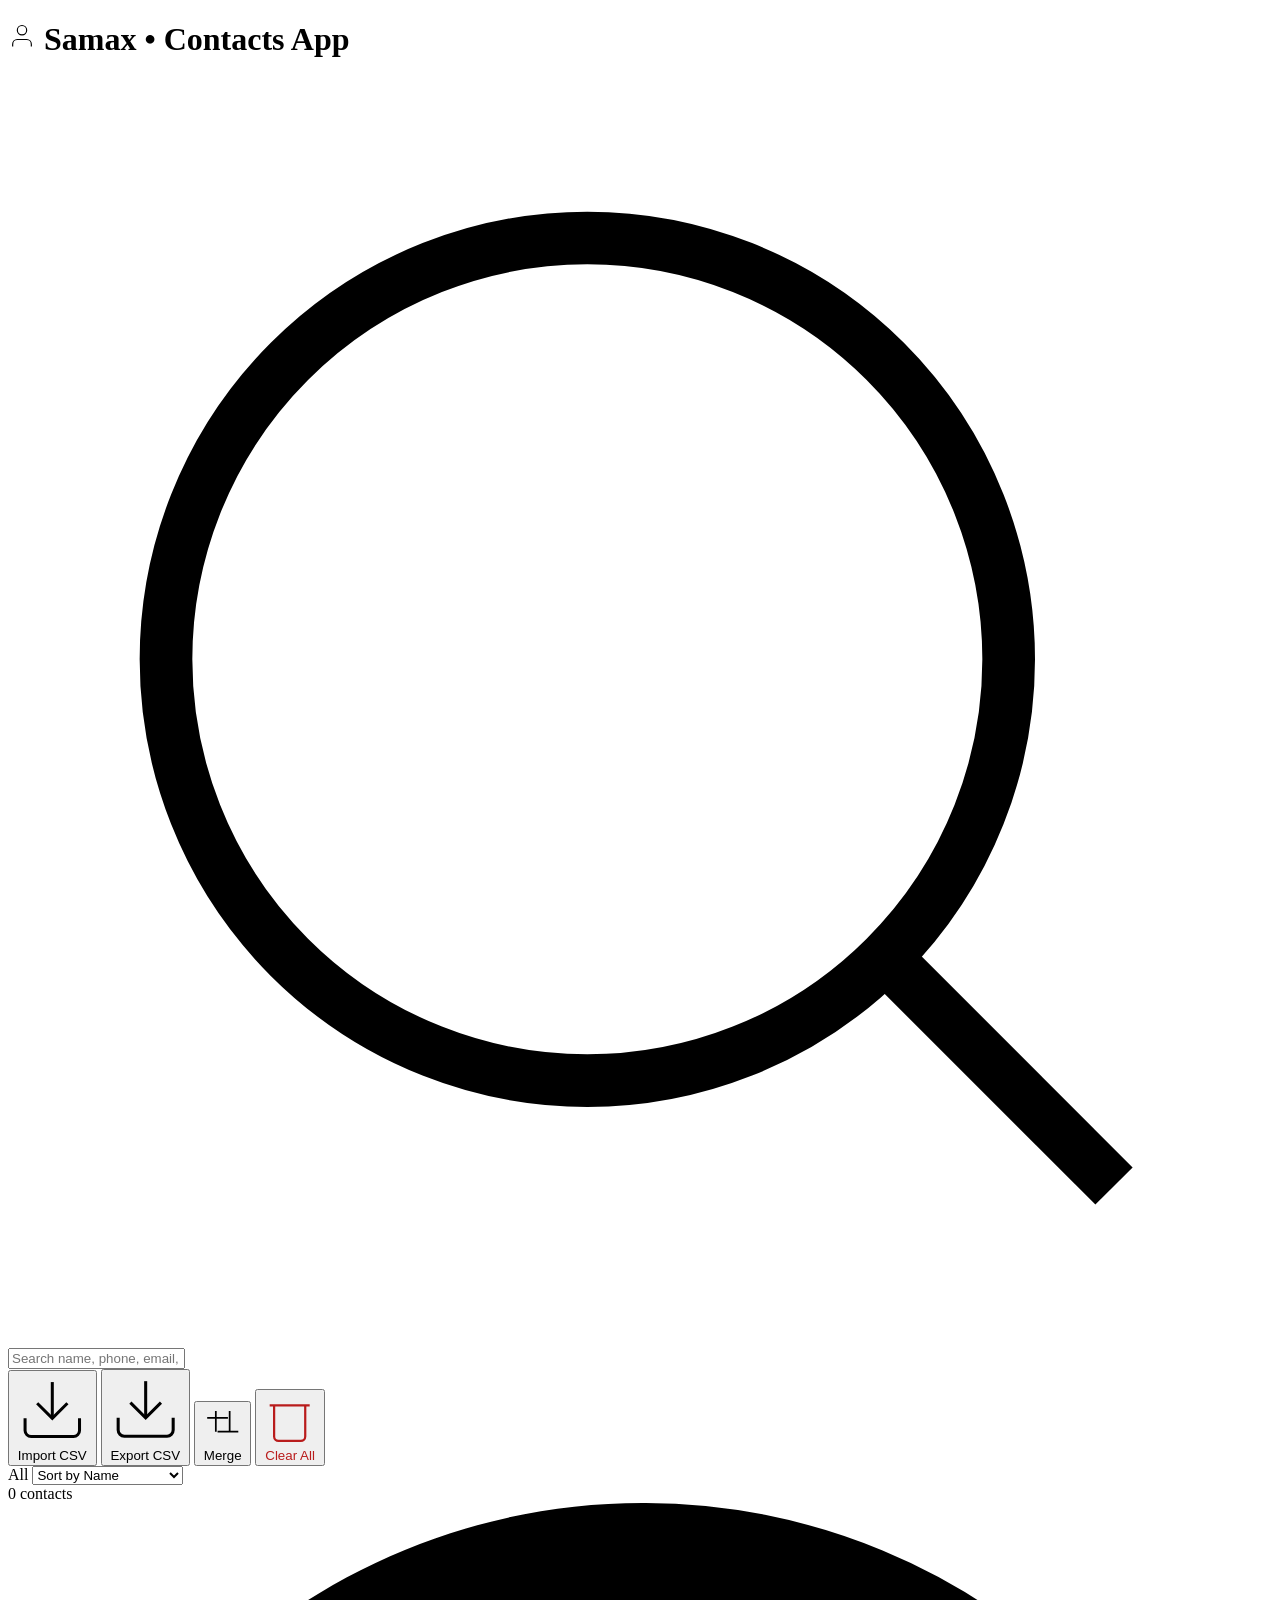
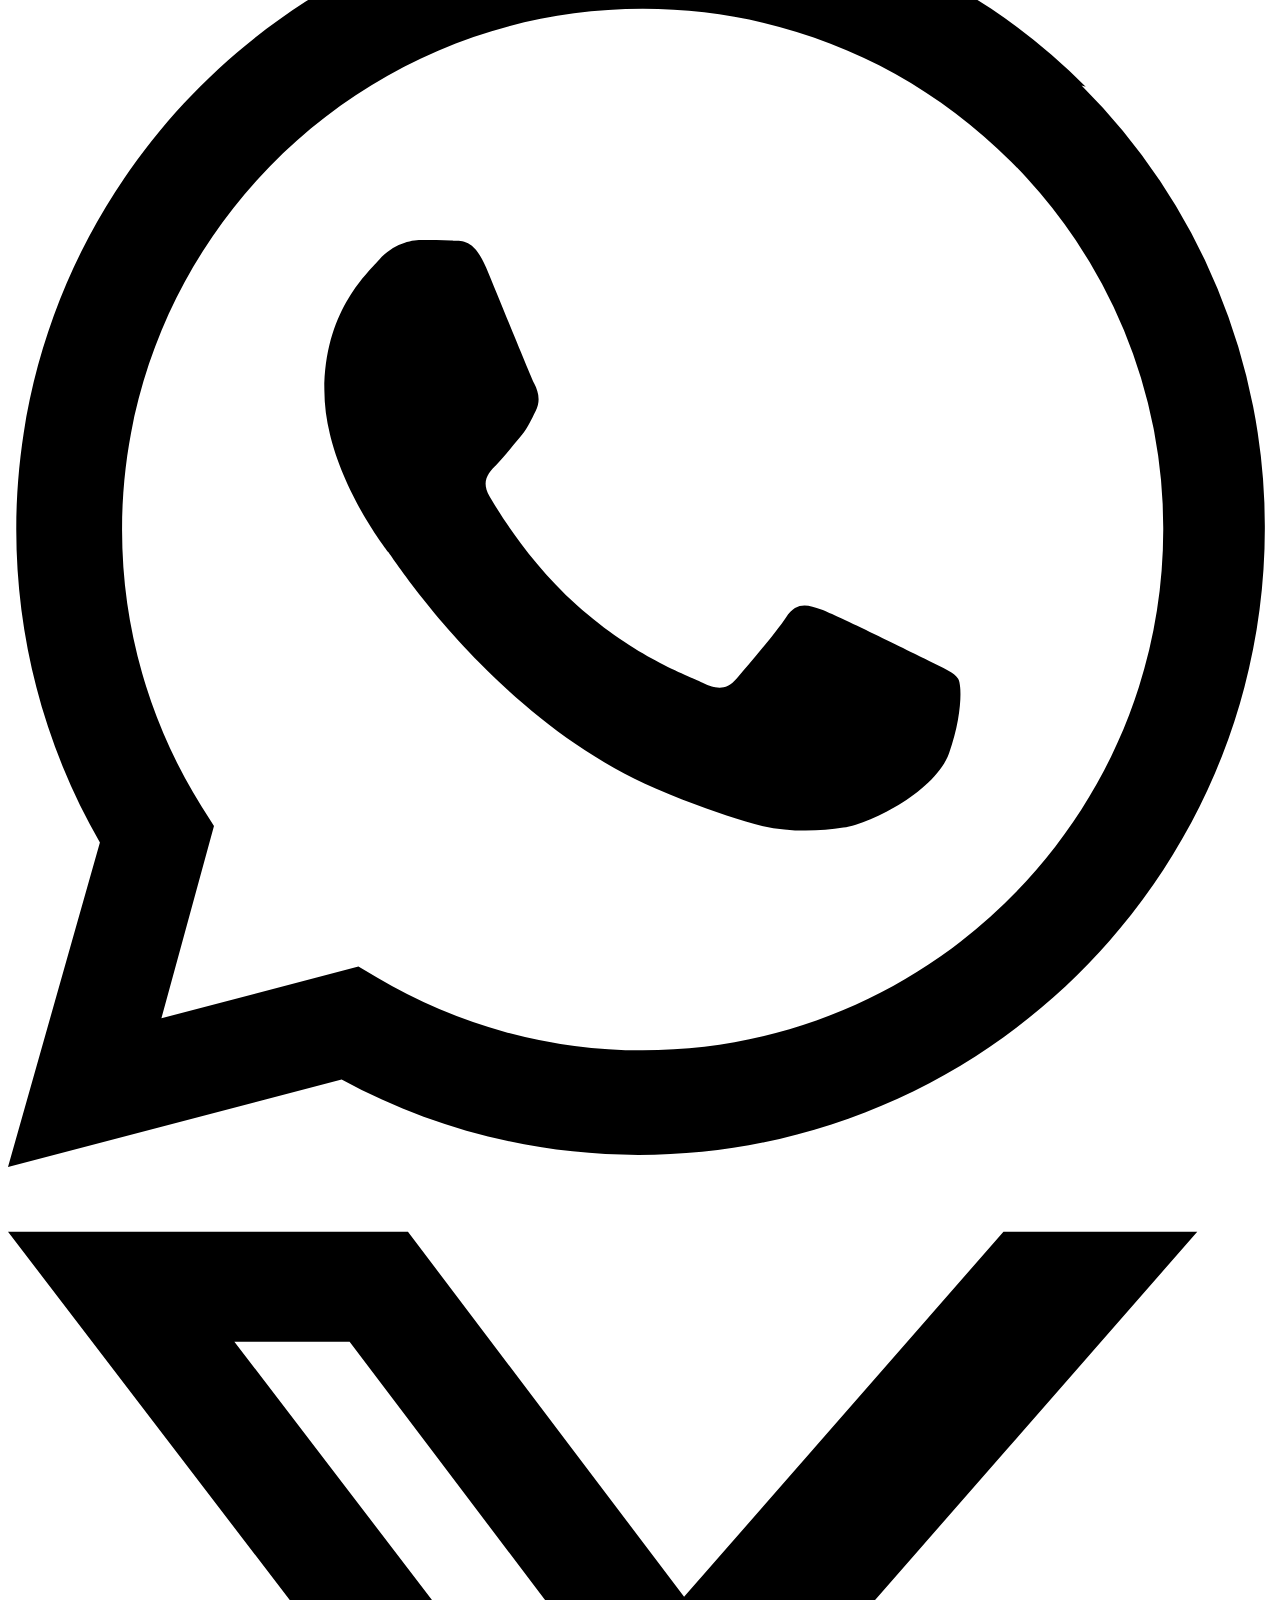
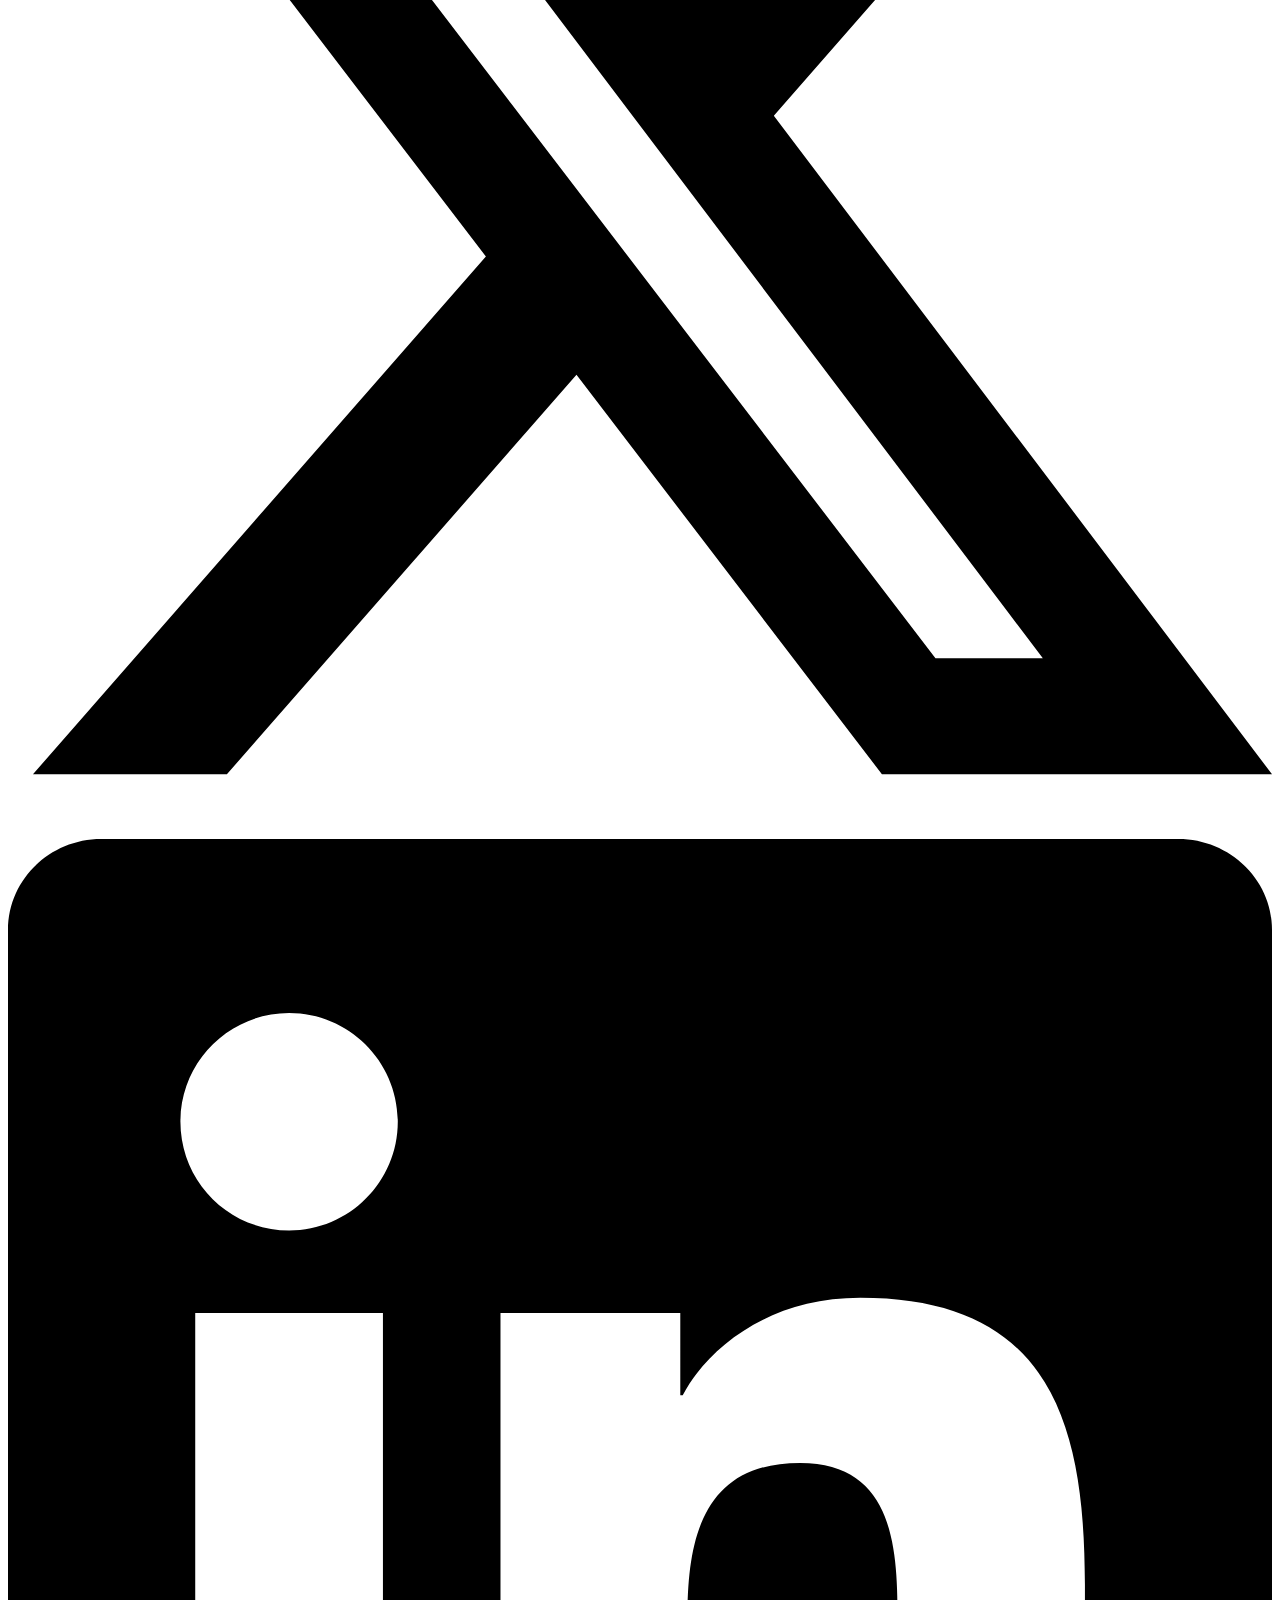
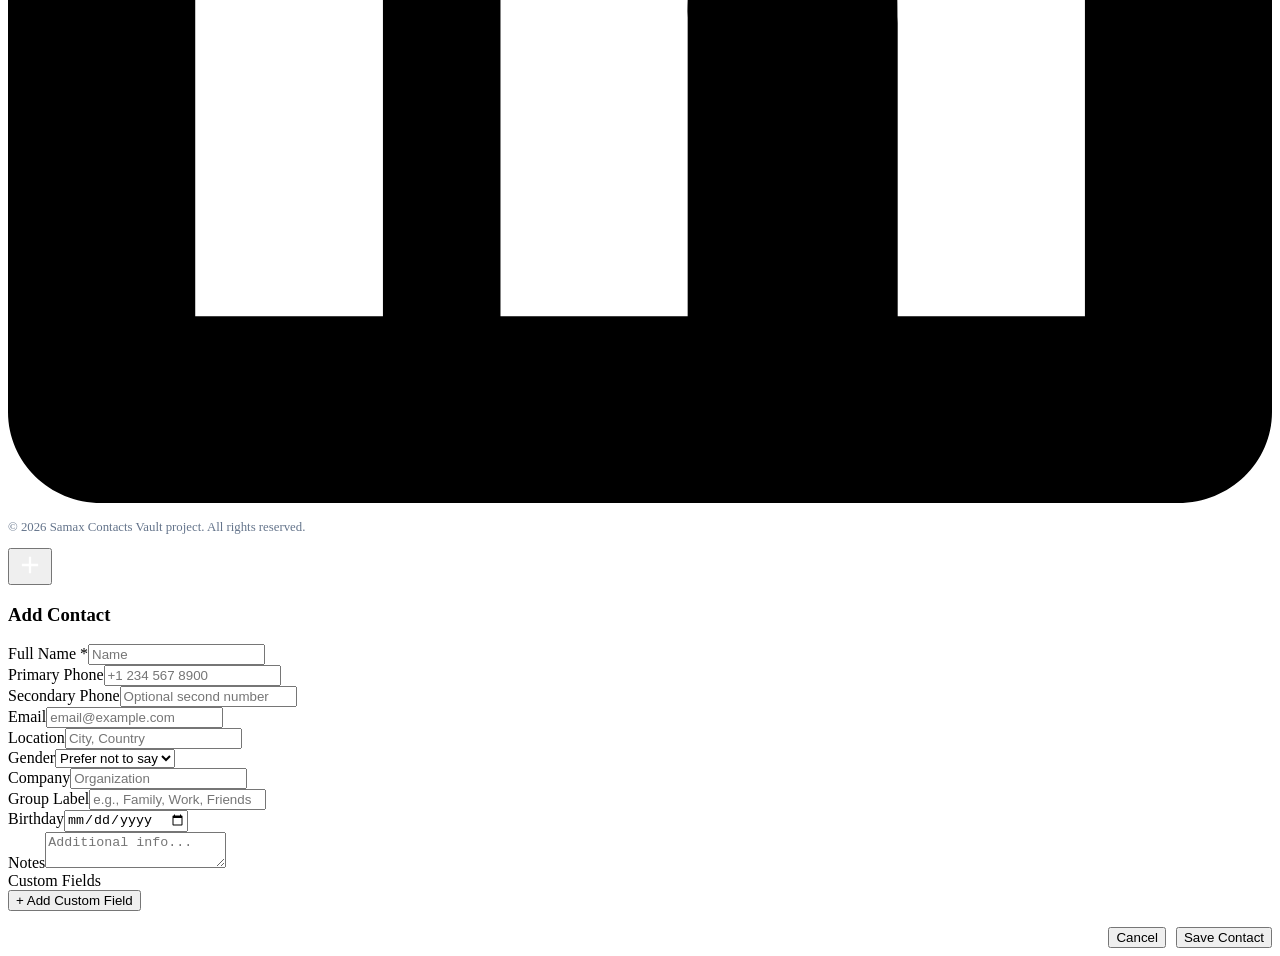
==== commit 3b6b38cf: "Update index.html" ====
--- a/index.html
+++ b/index.html
@@ -3,364 +3,9 @@
 <head>
     <meta charset="UTF-8">
     <meta name="viewport" content="width=device-width, initial-scale=1.0, user-scalable=yes">
+    <link rel="icon" type="image/png" href="favicon.png">
     <title>Samax • Contacts Vault</title>
-    <style>
-        * {
-            margin: 0;
-            padding: 0;
-            box-sizing: border-box;
-            font-family: system-ui, 'Segoe UI', 'Inter', -apple-system, BlinkMacSystemFont, 'Roboto', sans-serif;
-        }
-
-        body {
-            background: linear-gradient(145deg, #eef2f7 0%, #e0e8f0 100%);
-            min-height: 100vh;
-            display: flex;
-            flex-direction: column;
-        }
-
-        .app-container {
-            max-width: 1400px;
-            margin: 0 auto;
-            padding: 1.5rem;
-            flex: 1;
-        }
-
-        /* Floating Action Button */
-        .fab {
-            position: fixed;
-            bottom: 100px; /* Moved up to clear footer */
-            right: 28px;
-            width: 64px;
-            height: 64px;
-            background: #2c5f8a;
-            border-radius: 32px;
-            box-shadow: 0 8px 20px rgba(0,0,0,0.25);
-            display: flex;
-            align-items: center;
-            justify-content: center;
-            cursor: pointer;
-            transition: all 0.2s ease;
-            z-index: 1000;
-            border: none;
-            color: white;
-        }
-        .fab:hover {
-            transform: scale(1.05);
-            background: #1f4a6e;
-        }
-
-        /* Footer Styles */
-        .app-footer {
-            background: white;
-            padding: 1.5rem;
-            text-align: center;
-            border-top: 1px solid #e2e8f0;
-            margin-top: 2rem;
-        }
-
-        .social-links {
-            display: flex;
-            justify-content: center;
-            gap: 20px;
-            margin-bottom: 10px;
-        }
-
-        .social-icon {
-            color: #2c5f8a;
-            transition: transform 0.2s, color 0.2s;
-            display: flex;
-            align-items: center;
-            text-decoration: none;
-        }
-
-        .social-icon:hover {
-            color: #1f4a6e;
-            transform: translateY(-3px);
-        }
-
-        .social-icon svg {
-            width: 24px;
-            height: 24px;
-            fill: currentColor;
-        }
-
-        /* Modal Overlay */
-        .modal-overlay {
-            position: fixed;
-            top: 0;
-            left: 0;
-            right: 0;
-            bottom: 0;
-            background: rgba(0,0,0,0.6);
-            backdrop-filter: blur(4px);
-            z-index: 1100;
-            display: flex;
-            align-items: center;
-            justify-content: center;
-            visibility: hidden;
-            opacity: 0;
-            transition: 0.2s;
-        }
-        .modal-overlay.active {
-            visibility: visible;
-            opacity: 1;
-        }
-        .modal-content {
-            background: white;
-            border-radius: 2rem;
-            max-width: 750px;
-            width: 90%;
-            max-height: 85vh;
-            overflow-y: auto;
-            padding: 1.8rem;
-            box-shadow: 0 25px 40px rgba(0,0,0,0.3);
-        }
-
-        /* header */
-        .header {
-            display: flex;
-            justify-content: space-between;
-            align-items: center;
-            flex-wrap: wrap;
-            margin-bottom: 1.5rem;
-            background: white;
-            padding: 1rem 1.8rem;
-            border-radius: 2rem;
-            box-shadow: 0 2px 8px rgba(0,0,0,0.05);
-        }
-        h1 {
-            font-size: 1.6rem;
-            font-weight: 700;
-            display: flex;
-            align-items: center;
-            gap: 10px;
-            color: #1f2b3c;
-        }
-        .toolbar {
-            display: flex;
-            gap: 12px;
-            flex-wrap: wrap;
-        }
-        .icon-btn {
-            background: #f0f4f9;
-            border: none;
-            padding: 8px 14px;
-            border-radius: 2rem;
-            display: inline-flex;
-            align-items: center;
-            gap: 6px;
-            cursor: pointer;
-            font-weight: 500;
-            transition: 0.2s;
-        }
-        .icon-btn:hover { background: #e2e8f0; transform: translateY(-1px); }
-        .search-bar {
-            background: white;
-            border-radius: 2rem;
-            padding: 8px 18px;
-            display: flex;
-            align-items: center;
-            gap: 8px;
-            flex: 1;
-            margin-right: 15px;
-            border: 1px solid #e2e8f0;
-        }
-        .search-bar input {
-            border: none;
-            outline: none;
-            width: 100%;
-            font-size: 0.9rem;
-        }
-        .filter-group {
-            display: flex;
-            gap: 8px;
-            flex-wrap: wrap;
-            margin-bottom: 1rem;
-            align-items: center;
-        }
-        .group-chip {
-            background: #eef2fa;
-            padding: 5px 14px;
-            border-radius: 30px;
-            font-size: 0.75rem;
-            cursor: pointer;
-            transition: 0.1s;
-        }
-        .group-chip.active {
-            background: #2c5f8a;
-            color: white;
-        }
-        .sort-select {
-            margin-left: auto;
-            padding: 5px 12px;
-            border-radius: 30px;
-            border: 1px solid #cbd5e1;
-            background: white;
-            font-size: 0.75rem;
-        }
-
-        .contacts-grid {
-            display: grid;
-            grid-template-columns: repeat(auto-fill, minmax(380px, 1fr));
-            gap: 1.2rem;
-            margin-top: 1rem;
-        }
-        .contact-card {
-            background: white;
-            border-radius: 1.5rem;
-            padding: 1rem;
-            transition: 0.2s;
-            box-shadow: 0 5px 12px rgba(0,0,0,0.05);
-            border-left: 5px solid transparent;
-            position: relative;
-        }
-        .contact-card.favorite {
-            border-left-color: #f59e0b;
-            background: #fffef7;
-        }
-        .card-header {
-            display: flex;
-            justify-content: space-between;
-            align-items: center;
-        }
-        .contact-name {
-            font-weight: 700;
-            font-size: 1.15rem;
-            display: flex;
-            align-items: center;
-            gap: 8px;
-            flex-wrap: wrap;
-        }
-        .fav-star {
-            cursor: pointer;
-            color: #ccc;
-            transition: 0.1s;
-            font-size: 1.2rem;
-        }
-        .fav-star.active {
-            color: #f59e0b;
-        }
-        .group-tags {
-            display: flex;
-            gap: 6px;
-            margin: 6px 0;
-            flex-wrap: wrap;
-        }
-        .group-tag {
-            background: #e9ecef;
-            font-size: 0.7rem;
-            padding: 2px 10px;
-            border-radius: 20px;
-        }
-        .detail-row {
-            display: flex;
-            align-items: center;
-            gap: 8px;
-            font-size: 0.8rem;
-            margin: 6px 0;
-            color: #2c5368;
-            word-break: break-word;
-        }
-        .card-actions {
-            display: flex;
-            gap: 8px;
-            margin-top: 10px;
-            justify-content: flex-end;
-        }
-        .small-btn {
-            background: none;
-            border: none;
-            padding: 5px;
-            cursor: pointer;
-            border-radius: 30px;
-            display: inline-flex;
-            align-items: center;
-            gap: 4px;
-            font-size: 0.7rem;
-        }
-        .small-btn:hover { background: #f0f2f5; }
-        .icon-svg {
-            width: 18px;
-            height: 18px;
-            stroke: currentColor;
-            stroke-width: 1.8;
-            fill: none;
-        }
-        .form-group {
-            margin-bottom: 1rem;
-        }
-        .form-group label {
-            font-weight: 600;
-            font-size: 0.75rem;
-            display: block;
-            margin-bottom: 4px;
-        }
-        .form-group input, .form-group select, .form-group textarea {
-            width: 100%;
-            padding: 10px;
-            border-radius: 1rem;
-            border: 1px solid #ccc;
-        }
-        .custom-field-row {
-            display: flex;
-            gap: 8px;
-            margin-bottom: 8px;
-        }
-        button.primary {
-            background: #2c5f8a;
-            color: white;
-            padding: 10px 18px;
-            border-radius: 2rem;
-            border: none;
-            cursor: pointer;
-        }
-        button.secondary {
-            background: #6c757d;
-            color: white;
-            padding: 10px 18px;
-            border-radius: 2rem;
-            border: none;
-            cursor: pointer;
-        }
-        .toast {
-            position: fixed;
-            bottom: 100px;
-            right: 28px;
-            background: #1f2937;
-            color: white;
-            padding: 12px 20px;
-            border-radius: 40px;
-            font-size: 0.85rem;
-            z-index: 1200;
-            opacity: 0;
-            transition: opacity 0.3s;
-            pointer-events: none;
-        }
-        .toast.show { opacity: 1; }
-        .stats-bar {
-            display: flex;
-            justify-content: space-between;
-            align-items: center;
-            margin: 0.5rem 0 1rem 0;
-            font-size: 0.8rem;
-            color: #4b5563;
-        }
-        .batch-actions {
-            display: flex;
-            gap: 8px;
-        }
-        .checkbox-select {
-            margin-right: 8px;
-            cursor: pointer;
-        }
-        @media (max-width: 640px) {
-            .header { flex-direction: column; gap: 10px; }
-            .contacts-grid { grid-template-columns: 1fr; }
-            .filter-group { flex-direction: column; align-items: stretch; }
-            .sort-select { margin-left: 0; }
-        }
-    </style>
+    <link rel="stylesheet" href="styles.css">
 </head>
 <body>
 
@@ -443,423 +88,6 @@
     </div>
 </div>
 
-<script>
-    // Enhanced Contact Manager with CSV Export/Import
-    let contacts = [];
-    let editId = null;
-    let customFieldsTemp = [];
-    let selectedContacts = new Set();
-
-    function showToast(msg, duration=2000) {
-        const toast = document.getElementById('toast');
-        toast.textContent = msg;
-        toast.classList.add('show');
-        setTimeout(() => toast.classList.remove('show'), duration);
-    }
-
-    // CSV escaping helper
-    function escapeCSV(str) {
-        if (str === undefined || str === null) return '';
-        const stringVal = String(str);
-        if (stringVal.includes(',') || stringVal.includes('"') || stringVal.includes('\n') || stringVal.includes('\r')) {
-            return '"' + stringVal.replace(/"/g, '""') + '"';
-        }
-        return stringVal;
-    }
-
-    function loadData() {
-        const stored = localStorage.getItem('contactAppUltimate');
-        if(stored) {
-            contacts = JSON.parse(stored);
-        } else {
-            contacts = [
-                { id: '1', name: 'Alex Morgan', phonePrimary: '+1 555 123 4567', phoneSecondary: '', email: 'alex@design.com', location: 'NYC', gender: 'Male', company: 'Studio', group: 'Work', notes: 'Lead designer', birthday: '1990-05-15', customFields: [{key:"Slack", value:"@alex"}], favorite: true, createdAt: Date.now() - 86400000 },
-                { id: '2', name: 'Taylor Chen', phonePrimary: '+44 20 7946 0123', phoneSecondary: '+44 7788 123456', email: 'taylor@tech.com', location: 'London', gender: 'Non-binary', company: 'TechWave', group: 'Friends', notes: 'Loves coffee chats', birthday: '', customFields: [], favorite: false, createdAt: Date.now() },
-                { id: '3', name: 'Jordan Lee', phonePrimary: '+81 90 1234 5678', phoneSecondary: '', email: 'jordan@innovate.jp', location: 'Tokyo', gender: 'Female', company: 'Innovate', group: 'Family', notes: 'Birthday in May', birthday: '1988-03-22', customFields: [{key:"Hobby", value:"Photography"}], favorite: false, createdAt: Date.now() - 172800000 }
-            ];
-        }
-        renderGroupsFilter();
-        renderContacts();
-        updateStats();
-    }
-    function saveToLocal() { 
-        localStorage.setItem('contactAppUltimate', JSON.stringify(contacts)); 
-        renderGroupsFilter(); 
-        renderContacts(); 
-        updateStats();
-        showToast('Changes saved');
-    }
-
-    function updateStats() {
-        const count = contacts.length;
-        document.getElementById('contactCount').innerText = `${count} contact${count !== 1 ? 's' : ''}`;
-        const batchBtn = document.getElementById('batchDeleteBtn');
-        if(selectedContacts.size > 0) {
-            batchBtn.style.display = 'inline-flex';
-            batchBtn.innerText = `Delete ${selectedContacts.size} selected`;
-        } else {
-            batchBtn.style.display = 'none';
-        }
-    }
-
-    function renderGroupsFilter() {
-        const groupsSet = new Set(contacts.map(c => c.group).filter(g => g));
-        const container = document.getElementById('groupFilterContainer');
-        const sortSelect = document.getElementById('sortSelect');
-        container.innerHTML = `<span class="group-chip active" data-group="all">All</span>`;
-        groupsSet.forEach(g => { container.innerHTML += `<span class="group-chip" data-group="${escapeHtml(g)}">${escapeHtml(g)}</span>`; });
-        container.appendChild(sortSelect);
-        document.querySelectorAll('.group-chip').forEach(chip => {
-            chip.addEventListener('click', (e) => {
-                document.querySelectorAll('.group-chip').forEach(c => c.classList.remove('active'));
-                chip.classList.add('active');
-                selectedContacts.clear();
-                renderContacts();
-                updateStats();
-            });
-        });
-    }
-
-    function getActiveGroup() { const active = document.querySelector('.group-chip.active'); return active ? active.dataset.group : 'all'; }
-    function getSearchTerm() { return document.getElementById('globalSearch').value.toLowerCase(); }
-    function getSortType() { return document.getElementById('sortSelect').value; }
-
-    function getFilteredContacts() {
-        let filtered = [...contacts];
-        const group = getActiveGroup();
-        if(group !== 'all') filtered = filtered.filter(c => c.group === group);
-        const search = getSearchTerm();
-        if(search) {
-            filtered = filtered.filter(c => c.name.toLowerCase().includes(search) || (c.phonePrimary && c.phonePrimary.includes(search)) || (c.email && c.email.toLowerCase().includes(search)) || (c.notes && c.notes.toLowerCase().includes(search)) || (c.location && c.location.toLowerCase().includes(search)) || (c.company && c.company.toLowerCase().includes(search)));
-        }
-        const sortBy = getSortType();
-        if(sortBy === 'name') filtered.sort((a,b) => a.name.localeCompare(b.name));
-        else if(sortBy === 'favorite') filtered.sort((a,b) => (b.favorite ? 1 : 0) - (a.favorite ? 1 : 0));
-        else if(sortBy === 'date') filtered.sort((a,b) => (b.createdAt || 0) - (a.createdAt || 0));
-        return filtered;
-    }
-
-    function renderContacts() {
-        const filtered = getFilteredContacts();
-        const container = document.getElementById('contactsContainer');
-        if(filtered.length === 0) { container.innerHTML = `<div style="text-align:center; padding:3rem;">✨ No contacts found</div>`; return; }
-        container.innerHTML = '';
-        filtered.forEach(contact => {
-            const isSelected = selectedContacts.has(contact.id);
-            const card = document.createElement('div');
-            card.className = `contact-card ${contact.favorite ? 'favorite' : ''}`;
-            card.style.background = isSelected ? '#fef9e3' : 'white';
-            card.innerHTML = `
-                <div class="card-header">
-                    <div class="contact-name">
-                        <input type="checkbox" class="checkbox-select" data-id="${contact.id}" ${isSelected ? 'checked' : ''}>
-                        <span>${escapeHtml(contact.name)}</span>
-                        <span class="fav-star" data-id="${contact.id}">${contact.favorite ? '★' : '☆'}</span>
-                    </div>
-                </div>
-                <div class="group-tags">${contact.group ? `<span class="group-tag">${escapeHtml(contact.group)}</span>` : ''}${contact.birthday ? `<span class="group-tag">🎂 ${escapeHtml(contact.birthday)}</span>` : ''}</div>
-                <div class="detail-row"><svg class="icon-svg" viewBox="0 0 24 24" fill="none" stroke="currentColor"><path d="M22 16.92v3a2 2 0 0 1-2.18 2 19.79 19.79 0 0 1-8.63-3.07 19.5 19.5 0 0 1-6-6 19.79 19.79 0 0 1-3.07-8.67A2 2 0 0 1 4.11 2h3a2 2 0 0 1 2 1.72c.127.96.362 1.903.7 2.81a2 2 0 0 1-.45 2.11L8.09 9.91a16 16 0 0 0 6 6l1.27-1.27a2 2 0 0 1 2.11-.45c.907.338 1.85.573 2.81.7A2 2 0 0 1 22 16.92z"/></svg> ${contact.phonePrimary || '—'} ${contact.phoneSecondary ? `<span style="font-size:0.7rem;">(Sec: ${escapeHtml(contact.phoneSecondary)})</span>` : ''}</div>
-                ${contact.email ? `<div class="detail-row"><svg class="icon-svg" viewBox="0 0 24 24" fill="none" stroke="currentColor"><path d="M4 4h16c1.1 0 2 .9 2 2v12c0 1.1-.9 2-2 2H4c-1.1 0-2-.9-2-2V6c0-1.1.9-2 2-2z"/><polyline points="22,6 12,13 2,6"/></svg> ${escapeHtml(contact.email)}</div>` : ''}
-                ${contact.location ? `<div class="detail-row"><svg class="icon-svg" viewBox="0 0 24 24" fill="none" stroke="currentColor"><path d="M21 10c0 7-9 13-9 13s-9-6-9-13a9 9 0 0 1 18 0z"/><circle cx="12" cy="10" r="3"/></svg> ${escapeHtml(contact.location)}</div>` : ''}
-                ${contact.company ? `<div class="detail-row"><svg class="icon-svg" viewBox="0 0 24 24" fill="none" stroke="currentColor"><rect x="2" y="7" width="20" height="14" rx="2" ry="2"/><path d="M16 21V5a2 2 0 0 0-2-2h-4a2 2 0 0 0-2 2v16"/></svg> ${escapeHtml(contact.company)}</div>` : ''}
-                ${contact.notes ? `<div class="detail-row"><svg class="icon-svg" viewBox="0 0 24 24" fill="none" stroke="currentColor"><path d="M14 2H6a2 2 0 0 0-2 2v16a2 2 0 0 0 2 2h12a2 2 0 0 0 2-2V8z"/><polyline points="14 2 14 8 20 8"/></svg> ${escapeHtml(contact.notes.substring(0, 60))}</div>` : ''}
-                ${contact.customFields && contact.customFields.length ? `<div class="detail-row"><svg class="icon-svg" viewBox="0 0 24 24" fill="none" stroke="currentColor"><polygon points="12 2 15.09 8.26 22 9.27 17 14.14 18.18 21.02 12 17.77 5.82 21.02 7 14.14 2 9.27 8.91 8.26 12 2"/></svg> ${contact.customFields.map(f => `${f.key}:${f.value}`).join(', ')}</div>` : ''}
-                <div class="card-actions">
-                    <button class="small-btn share-btn" data-id="${contact.id}"><svg class="icon-svg" viewBox="0 0 24 24" fill="none" stroke="currentColor"><circle cx="18" cy="5" r="3"/><circle cx="6" cy="12" r="3"/><circle cx="18" cy="19" r="3"/><line x1="8.59" y1="13.51" x2="15.42" y2="17.49"/><line x1="15.41" y1="6.51" x2="8.59" y2="10.49"/></svg> Share</button>
-                    <button class="small-btn edit-btn" data-id="${contact.id}"><svg class="icon-svg" viewBox="0 0 24 24" fill="none" stroke="currentColor"><path d="M17 3l4 4-7 7H10v-4l7-7z"/><path d="M4 20h16"/></svg> Edit</button>
-                    <button class="small-btn delete-btn" data-id="${contact.id}"><svg class="icon-svg" viewBox="0 0 24 24" fill="none" stroke="currentColor"><polyline points="3 6 5 6 21 6"/><path d="M19 6v14a2 2 0 0 1-2 2H7a2 2 0 0 1-2-2V6"/></svg> Del</button>
-                </div>
-            `;
-            container.appendChild(card);
-        });
-        document.querySelectorAll('.fav-star').forEach(el => el.addEventListener('click', (e) => { e.stopPropagation(); toggleFavorite(el.dataset.id); }));
-        document.querySelectorAll('.edit-btn').forEach(btn => btn.addEventListener('click', (e) => { openEditModal(btn.dataset.id); }));
-        document.querySelectorAll('.delete-btn').forEach(btn => btn.addEventListener('click', (e) => { if(confirm('Delete this contact?')) deleteContact(btn.dataset.id); }));
-        document.querySelectorAll('.share-btn').forEach(btn => btn.addEventListener('click', (e) => { shareContact(btn.dataset.id); }));
-        document.querySelectorAll('.checkbox-select').forEach(cb => cb.addEventListener('change', (e) => { 
-            const id = cb.dataset.id;
-            if(cb.checked) selectedContacts.add(id);
-            else selectedContacts.delete(id);
-            updateStats();
-            renderContacts();
-        }));
-    }
-
-    function toggleFavorite(id) { let c = contacts.find(c => c.id === id); if(c) { c.favorite = !c.favorite; saveToLocal(); } }
-    function deleteContact(id) { contacts = contacts.filter(c => c.id !== id); selectedContacts.delete(id); saveToLocal(); if(editId === id) closeModal(); }
-    
-    function batchDelete() {
-        if(selectedContacts.size === 0) return;
-        if(confirm(`Delete ${selectedContacts.size} contact(s) permanently?`)) {
-            contacts = contacts.filter(c => !selectedContacts.has(c.id));
-            selectedContacts.clear();
-            saveToLocal();
-            showToast(`Deleted, ${contacts.length} contacts remaining`);
-        }
-    }
-
-    function shareContact(id) {
-        const c = contacts.find(c => c.id === id);
-        if(!c) return;
-        const text = `Contact: ${c.name}\nPhone: ${c.phonePrimary || 'N/A'}\nEmail: ${c.email || 'N/A'}\nLocation: ${c.location || 'N/A'}\nCompany: ${c.company || 'N/A'}`;
-        if(navigator.share) navigator.share({title: c.name, text: text});
-        else { navigator.clipboard.writeText(text); showToast('Contact copied to clipboard!'); }
-    }
-
-    function mergeDuplicates() {
-        let duplicatesMap = new Map();
-        contacts.forEach(c => {
-            let key = c.name.toLowerCase().trim();
-            if(!duplicatesMap.has(key)) duplicatesMap.set(key, []);
-            duplicatesMap.get(key).push(c);
-        });
-        let merged = [];
-        for(let [name, group] of duplicatesMap.entries()) {
-            if(group.length > 1) {
-                let base = group[0];
-                for(let i=1; i<group.length; i++) {
-                    base.phoneSecondary = base.phoneSecondary || group[i].phonePrimary || group[i].phoneSecondary;
-                    base.email = base.email || group[i].email;
-                    base.location = base.location || group[i].location;
-                    base.notes = base.notes ? base.notes + "; " + group[i].notes : group[i].notes;
-                    base.customFields = [...(base.customFields || []), ...(group[i].customFields || [])];
-                    base.group = base.group || group[i].group;
-                }
-                merged.push(base);
-            } else merged.push(group[0]);
-        }
-        contacts = merged;
-        saveToLocal();
-        showToast(`Merged into ${contacts.length} unique contacts`);
-    }
-
-    function clearAllContacts() {
-        if(confirm('⚠️ DELETE ALL CONTACTS? This cannot be undone.')) {
-            contacts = [];
-            selectedContacts.clear();
-            saveToLocal();
-            showToast('All contacts cleared');
-        }
-    }
-
-    // CSV Export Function
-    function exportToCSV() {
-        if (contacts.length === 0) {
-            alert("No contacts to export.");
-            return;
-        }
-        
-        // Define CSV headers
-        const headers = [
-            'Name', 'Primary Phone', 'Secondary Phone', 'Email', 'Location', 
-            'Gender', 'Company', 'Group', 'Birthday', 'Notes', 'Favorite', 
-            'Custom Fields', 'Created Date'
-        ];
-        
-        // Build CSV rows
-        const rows = contacts.map(contact => {
-            const customFieldsStr = contact.customFields && contact.customFields.length 
-                ? contact.customFields.map(f => `${f.key}:${f.value}`).join('; ')
-                : '';
-            
-            return [
-                contact.name || '',
-                contact.phonePrimary || '',
-                contact.phoneSecondary || '',
-                contact.email || '',
-                contact.location || '',
-                contact.gender || '',
-                contact.company || '',
-                contact.group || '',
-                contact.birthday || '',
-                contact.notes || '',
-                contact.favorite ? 'Yes' : 'No',
-                customFieldsStr,
-                contact.createdAt ? new Date(contact.createdAt).toLocaleDateString() : ''
-            ].map(escapeCSV).join(',');
-        });
-        
-        const csvContent = [headers.map(escapeCSV).join(','), ...rows].join('\n');
-        
-        // Add BOM for UTF-8 support in Excel
-        const blob = new Blob(['\uFEFF' + csvContent], { type: 'text/csv;charset=utf-8;' });
-        const url = URL.createObjectURL(blob);
-        const a = document.createElement('a');
-        a.href = url;
-        a.download = `contacts_export_${new Date().toISOString().slice(0, 19).replace(/:/g, '-')}.csv`;
-        a.click();
-        URL.revokeObjectURL(url);
-        showToast(`Exported ${contacts.length} contacts to CSV`);
-    }
-
-    // CSV Import Function
-    function importFromCSV() {
-        const input = document.createElement('input');
-        input.type = 'file';
-        input.accept = '.csv';
-        input.onchange = (e) => {
-            const file = e.target.files[0];
-            const reader = new FileReader();
-            reader.onload = (ev) => {
-                try {
-                    const text = ev.target.result;
-                    const lines = text.split(/\r?\n/);
-                    if (lines.length < 2) throw new Error("CSV file is empty");
-                    
-                    const headers = lines[0].split(',').map(h => h.replace(/^"|"$/g, '').trim());
-                    let importedCount = 0;
-                    
-                    for (let i = 1; i < lines.length; i++) {
-                        if (!lines[i].trim()) continue;
-                        
-                        // Simple CSV parsing (handles quoted fields)
-                        let row = [];
-                        let inQuote = false;
-                        let current = '';
-                        for (let j = 0; j < lines[i].length; j++) {
-                            const ch = lines[i][j];
-                            if (ch === '"') {
-                                if (inQuote && lines[i][j+1] === '"') {
-                                    current += '"';
-                                    j++;
-                                } else {
-                                    inQuote = !inQuote;
-                                }
-                            } else if (ch === ',' && !inQuote) {
-                                row.push(current);
-                                current = '';
-                            } else {
-                                current += ch;
-                            }
-                        }
-                        row.push(current);
-                        
-                        if (row.length < 2) continue;
-                        
-                        const newContact = {
-                            id: generateId(),
-                            name: row[0]?.replace(/^"|"$/g, '') || '',
-                            phonePrimary: row[1]?.replace(/^"|"$/g, '') || '',
-                            phoneSecondary: row[2]?.replace(/^"|"$/g, '') || '',
-                            email: row[3]?.replace(/^"|"$/g, '') || '',
-                            location: row[4]?.replace(/^"|"$/g, '') || '',
-                            gender: row[5]?.replace(/^"|"$/g, '') || '',
-                            company: row[6]?.replace(/^"|"$/g, '') || '',
-                            group: row[7]?.replace(/^"|"$/g, '') || '',
-                            birthday: row[8]?.replace(/^"|"$/g, '') || '',
-                            notes: row[9]?.replace(/^"|"$/g, '') || '',
-                            favorite: row[10]?.replace(/^"|"$/g, '') === 'Yes',
-                            customFields: [],
-                            createdAt: Date.now()
-                        };
-                        
-                        // Parse custom fields if present
-                        const customFieldsStr = row[11]?.replace(/^"|"$/g, '') || '';
-                        if (customFieldsStr) {
-                            const pairs = customFieldsStr.split('; ');
-                            pairs.forEach(pair => {
-                                const [key, value] = pair.split(':');
-                                if (key && value) newContact.customFields.push({ key, value });
-                            });
-                        }
-                        
-                        if (newContact.name) {
-                            contacts.push(newContact);
-                            importedCount++;
-                        }
-                    }
-                    
-                    if (importedCount > 0) {
-                        saveToLocal();
-                        showToast(`Imported ${importedCount} contacts from CSV`);
-                    } else {
-                        alert("No valid contacts found in CSV file");
-                    }
-                } catch(err) {
-                    console.error(err);
-                    alert("Error parsing CSV file. Make sure it's a valid CSV format.");
-                }
-            };
-            reader.readAsText(file, 'UTF-8');
-        };
-        input.click();
-    }
-
-    function openModal(contact = null) {
-        editId = contact ? contact.id : null;
-        document.getElementById('modalTitle').innerText = contact ? 'Edit Contact' : 'Add Contact';
-        document.getElementById('formName').value = contact ? contact.name : '';
-        document.getElementById('formPhone1').value = contact ? (contact.phonePrimary || '') : '';
-        document.getElementById('formPhone2').value = contact ? (contact.phoneSecondary || '') : '';
-        document.getElementById('formEmail').value = contact ? (contact.email || '') : '';
-        document.getElementById('formLocation').value = contact ? (contact.location || '') : '';
-        document.getElementById('formGender').value = contact ? (contact.gender || '') : '';
-        document.getElementById('formCompany').value = contact ? (contact.company || '') : '';
-        document.getElementById('formGroup').value = contact ? (contact.group || '') : '';
-        document.getElementById('formNotes').value = contact ? (contact.notes || '') : '';
-        document.getElementById('formBirthday').value = contact ? (contact.birthday || '') : '';
-        customFieldsTemp = contact?.customFields ? [...contact.customFields] : [];
-        renderCustomFieldsUI();
-        document.getElementById('contactModal').classList.add('active');
-    }
-
-    function renderCustomFieldsUI() {
-        const container = document.getElementById('customFieldsContainer');
-        container.innerHTML = '';
-        customFieldsTemp.forEach((f, idx) => {
-            const div = document.createElement('div'); div.className = 'custom-field-row';
-            div.innerHTML = `<input placeholder="Key" value="${escapeHtml(f.key)}" data-idx="${idx}" class="cf-key"><input placeholder="Value" value="${escapeHtml(f.value)}" data-idx="${idx}" class="cf-value"><button class="small-btn remove-cf" data-idx="${idx}">✖</button>`;
-            container.appendChild(div);
-        });
-        document.querySelectorAll('.remove-cf').forEach(btn => btn.addEventListener('click', (e) => { let idx = parseInt(btn.dataset.idx); customFieldsTemp.splice(idx,1); renderCustomFieldsUI(); }));
-        document.querySelectorAll('.cf-key').forEach(inp => inp.addEventListener('change', (e) => { let idx = parseInt(inp.dataset.idx); customFieldsTemp[idx].key = inp.value; }));
-        document.querySelectorAll('.cf-value').forEach(inp => inp.addEventListener('change', (e) => { let idx = parseInt(inp.dataset.idx); customFieldsTemp[idx].value = inp.value; }));
-    }
-
-    function closeModal() { document.getElementById('contactModal').classList.remove('active'); editId = null; }
-    
-    function saveFromModal() {
-        const name = document.getElementById('formName').value.trim();
-        if(!name) { alert("Name required"); return; }
-        const contactData = {
-            id: editId || generateId(),
-            name: name,
-            phonePrimary: document.getElementById('formPhone1').value,
-            phoneSecondary: document.getElementById('formPhone2').value,
-            email: document.getElementById('formEmail').value,
-            location: document.getElementById('formLocation').value,
-            gender: document.getElementById('formGender').value,
-            company: document.getElementById('formCompany').value,
-            group: document.getElementById('formGroup').value,
-            notes: document.getElementById('formNotes').value,
-            birthday: document.getElementById('formBirthday').value,
-            customFields: customFieldsTemp.filter(f => f.key.trim()),
-            favorite: editId ? (contacts.find(c=>c.id===editId)?.favorite || false) : false,
-            createdAt: editId ? (contacts.find(c=>c.id===editId)?.createdAt || Date.now()) : Date.now()
-        };
-        if(editId) { const index = contacts.findIndex(c => c.id === editId); if(index !== -1) contacts[index] = contactData; }
-        else contacts.push(contactData);
-        saveToLocal();
-        closeModal();
-    }
-    
-    function openEditModal(id) { const contact = contacts.find(c => c.id === id); if(contact) openModal(contact); }
-    function generateId() { return Date.now().toString(36) + Math.random().toString(36).substring(2,6); }
-    function escapeHtml(str) { if(!str) return ''; return str.replace(/[&<>]/g, function(m){ if(m==='&') return '&amp;'; if(m==='<') return '&lt;'; if(m==='>') return '&gt;'; return m;}); }
-
-    // Event Listeners
-    document.getElementById('fabBtn').addEventListener('click', () => openModal(null));
-    document.getElementById('modalCloseBtn').addEventListener('click', closeModal);
-    document.getElementById('modalSaveBtn').addEventListener('click', saveFromModal);
-    document.getElementById('importBtn').addEventListener('click', importFromCSV);
-    document.getElementById('exportAllBtn').addEventListener('click', exportToCSV);
-    document.getElementById('mergeBtn').addEventListener('click', () => { mergeDuplicates(); });
-    document.getElementById('clearAllBtn').addEventListener('click', clearAllContacts);
-    document.getElementById('globalSearch').addEventListener('input', () => { selectedContacts.clear(); renderContacts(); updateStats(); });
-    document.getElementById('addCustomFieldBtn').addEventListener('click', () => { customFieldsTemp.push({key:"", value:""}); renderCustomFieldsUI(); });
-    document.getElementById('sortSelect').addEventListener('change', () => renderContacts());
-    document.getElementById('batchDeleteBtn').addEventListener('click', batchDelete);
-    loadData();
-</script>
+<script src="app.js"></script>
 </body>
 </html>
